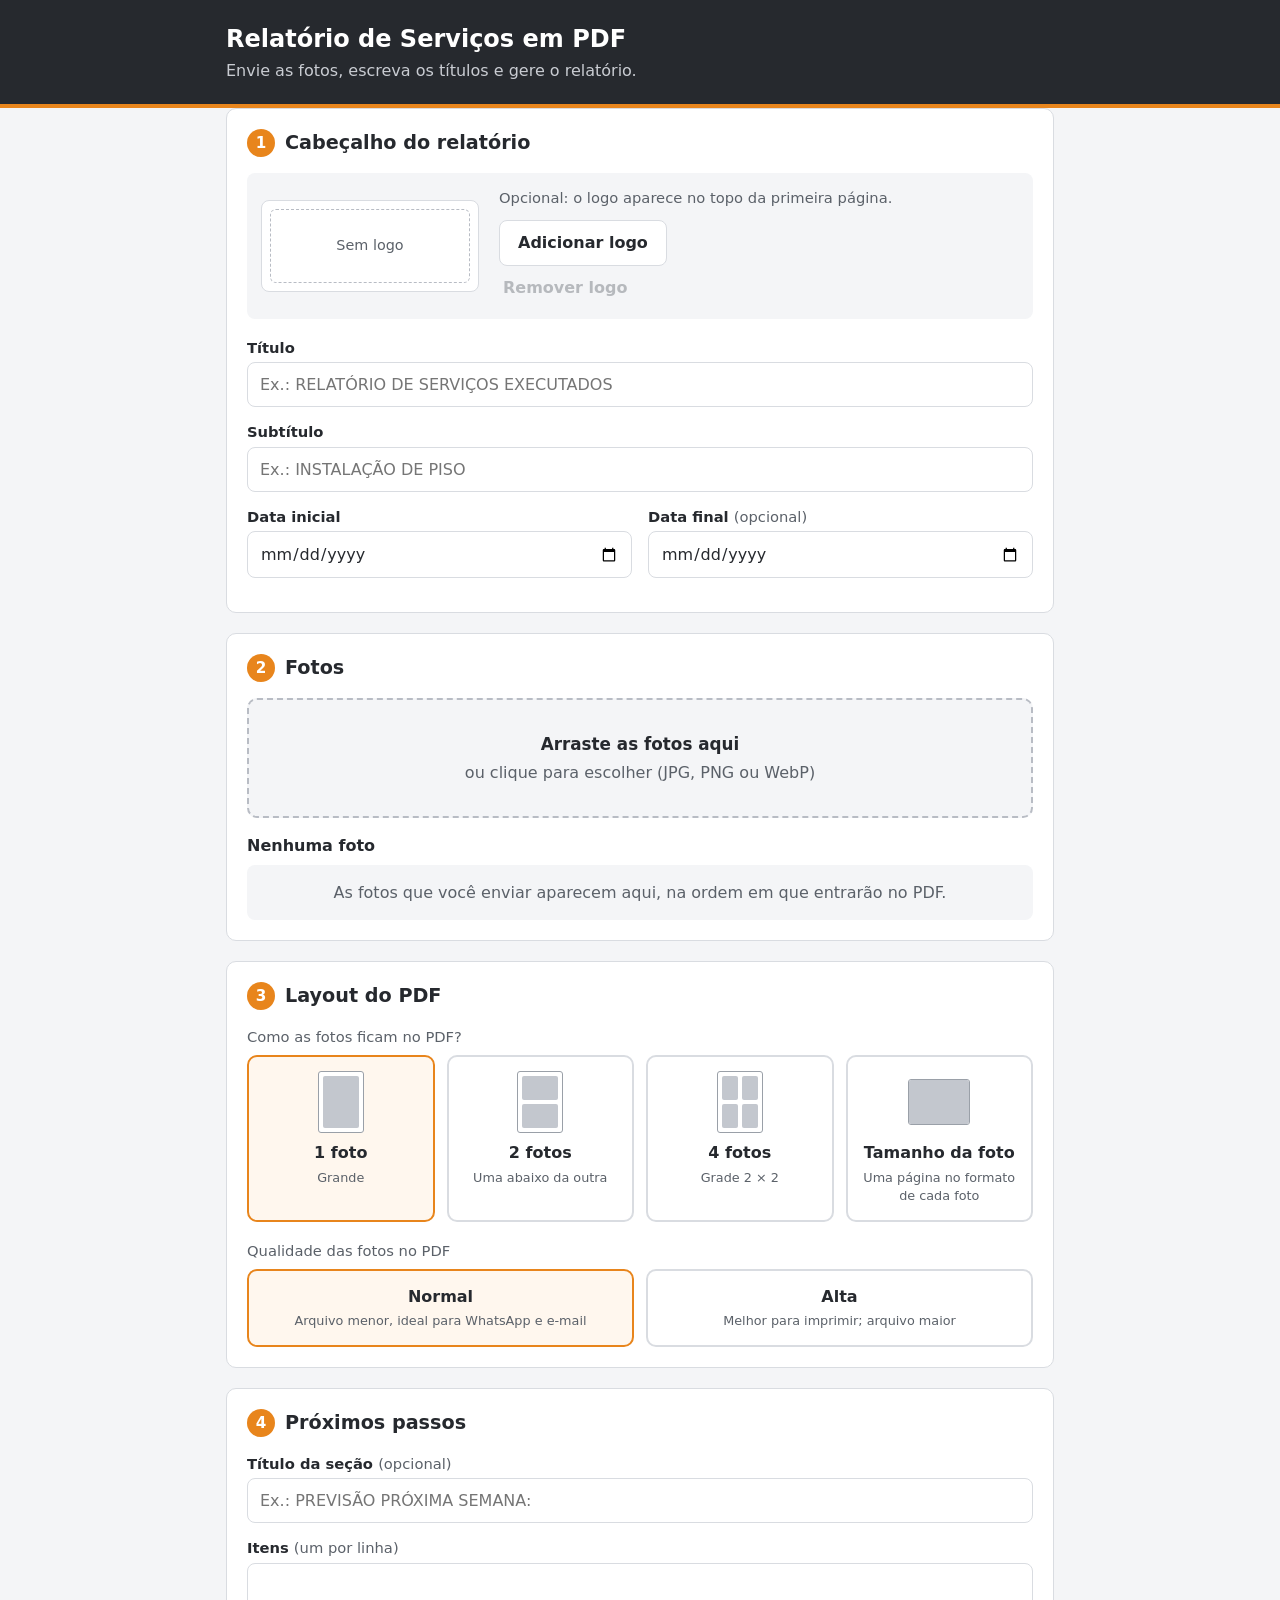
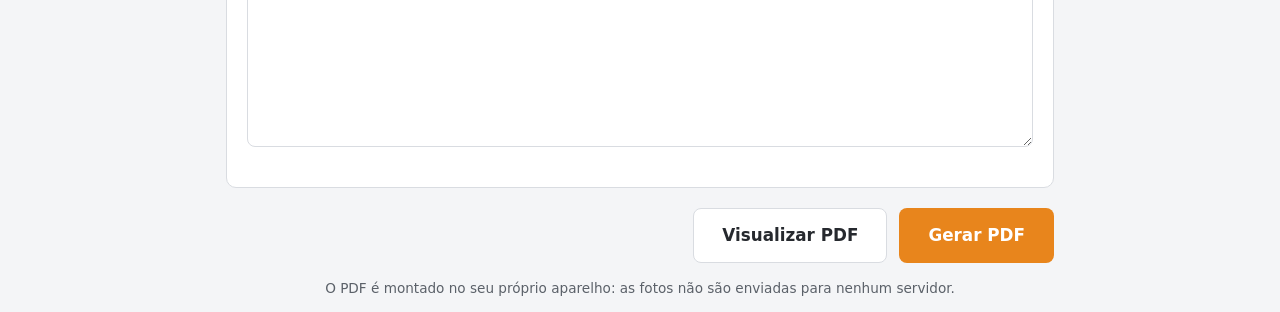
==== index.html @ 98c4fbde "feat: qualidade Normal/Alta, layout tamanho da foto, README e revisão final (etapa 5)" ====
<!doctype html>
<html lang="pt-BR">

<head>
  <meta charset="utf-8">
  <meta name="viewport" content="width=device-width, initial-scale=1">
  <title>Conversor de Fotos para Relatório em PDF</title>
  <link rel="stylesheet" href="css/style.css">
</head>

<body>
  <header class="topo">
    <div class="container">
      <h1>Relatório de Serviços em PDF</h1>
      <p>Envie as fotos, escreva os títulos e gere o relatório.</p>
    </div>
  </header>

  <main class="container">

    <!-- 1. Cabeçalho do relatório -->
    <section class="cartao" id="secao-cabecalho">
      <h2><span class="numero">1</span> Cabeçalho do relatório</h2>

      <div class="logo-bloco">
        <div class="logo-previa">
          <img id="logo-img" alt="Logo do relatório" hidden>
          <span id="logo-vazio" class="logo-vazio">Sem logo</span>
        </div>
        <div class="logo-acoes">
          <p class="dica">Opcional: o logo aparece no topo da primeira página.</p>
          <button type="button" id="botao-trocar-logo" class="botao botao-secundario">Adicionar logo</button>
          <input type="file" id="entrada-logo" accept="image/jpeg,image/png,image/webp" hidden>
          <button type="button" id="botao-remover-logo" class="botao botao-texto" disabled>Remover logo</button>
        </div>
      </div>
      <div id="mensagens-cabecalho" class="mensagens" role="status" aria-live="polite"></div>

      <div class="campo">
        <label for="titulo">Título</label>
        <input type="text" id="titulo" placeholder="Ex.: RELATÓRIO DE SERVIÇOS EXECUTADOS">
      </div>

      <div class="campo">
        <label for="subtitulo">Subtítulo</label>
        <input type="text" id="subtitulo" placeholder="Ex.: INSTALAÇÃO DE PISO">
      </div>

      <div class="linha">
        <div class="campo">
          <label for="data-inicial">Data inicial</label>
          <input type="date" id="data-inicial">
        </div>
        <div class="campo">
          <label for="data-final">Data final <span class="opcional">(opcional)</span></label>
          <input type="date" id="data-final">
        </div>
      </div>
    </section>

    <!-- 2. Fotos -->
    <section class="cartao" id="secao-fotos">
      <h2><span class="numero">2</span> Fotos</h2>

      <label class="area-envio" id="area-envio" for="entrada-fotos" tabindex="0">
        <strong>Arraste as fotos aqui</strong>
        <span>ou clique para escolher (JPG, PNG ou WebP)</span>
      </label>
      <input type="file" id="entrada-fotos" accept="image/jpeg,image/png,image/webp" multiple hidden>
      <p id="progresso" class="progresso" role="status" aria-live="polite" hidden></p>
      <div id="mensagens-fotos" class="mensagens" role="status" aria-live="polite"></div>

      <div class="lista-cabecalho">
        <span id="contador" class="contador">Nenhuma foto</span>
        <button type="button" id="botao-remover-todas" class="botao botao-texto botao-perigo" hidden>Remover
          todas</button>
      </div>

      <p id="lista-vazia" class="vazio">As fotos que você enviar aparecem aqui, na ordem em que entrarão no PDF.</p>
      <ul id="lista-fotos" class="lista-fotos"></ul>
    </section>

    <!-- 3. Layout do PDF -->
    <section class="cartao" id="secao-layout">
      <h2><span class="numero">3</span> Layout do PDF</h2>
      <p class="dica">Como as fotos ficam no PDF?</p>
      <div class="opcoes-layout" role="radiogroup" aria-label="Layout das fotos no PDF">
        <label class="opcao">
          <input type="radio" name="fotos-por-pagina" value="1" checked>
          <span class="opcao-visual">
            <span class="miniatura-layout um"><i></i></span>
            <strong>1 foto</strong>
            <small>Grande</small>
          </span>
        </label>
        <label class="opcao">
          <input type="radio" name="fotos-por-pagina" value="2">
          <span class="opcao-visual">
            <span class="miniatura-layout dois"><i></i><i></i></span>
            <strong>2 fotos</strong>
            <small>Uma abaixo da outra</small>
          </span>
        </label>
        <label class="opcao">
          <input type="radio" name="fotos-por-pagina" value="4">
          <span class="opcao-visual">
            <span class="miniatura-layout quatro"><i></i><i></i><i></i><i></i></span>
            <strong>4 fotos</strong>
            <small>Grade 2 × 2</small>
          </span>
        </label>
        <label class="opcao">
          <input type="radio" name="fotos-por-pagina" value="foto">
          <span class="opcao-visual">
            <span class="miniatura-layout foto"><i></i></span>
            <strong>Tamanho da foto</strong>
            <small>Uma página no formato de cada foto</small>
          </span>
        </label>
      </div>

      <p class="dica dica-qualidade">Qualidade das fotos no PDF</p>
      <div class="opcoes-qualidade" role="radiogroup" aria-label="Qualidade das fotos no PDF">
        <label class="opcao">
          <input type="radio" name="qualidade" value="normal" checked>
          <span class="opcao-visual">
            <strong>Normal</strong>
            <small>Arquivo menor, ideal para WhatsApp e e-mail</small>
          </span>
        </label>
        <label class="opcao">
          <input type="radio" name="qualidade" value="alta">
          <span class="opcao-visual">
            <strong>Alta</strong>
            <small>Melhor para imprimir; arquivo maior</small>
          </span>
        </label>
      </div>
    </section>

    <!-- 4. Próximos passos -->
    <section class="cartao" id="secao-proximos">
      <h2><span class="numero">4</span> Próximos passos</h2>

      <div class="campo">
        <label for="titulo-proximos">Título da seção <span class="opcional">(opcional)</span></label>
        <input type="text" id="titulo-proximos" placeholder="Ex.: PREVISÃO PRÓXIMA SEMANA:">
      </div>

      <div class="campo">
        <label for="proximos-passos">Itens <span class="opcional">(um por linha)</span></label>
        <textarea id="proximos-passos" rows="7"></textarea>
      </div>
    </section>

    <!-- 5. Ações -->
    <section class="acoes">
      <button type="button" id="botao-visualizar" class="botao botao-secundario botao-grande">Visualizar PDF</button>
      <button type="button" id="botao-gerar" class="botao botao-primario botao-grande">Gerar PDF</button>
    </section>
    <div id="mensagens-acoes" class="mensagens" role="status" aria-live="polite"></div>

    <p class="rodape-nota">O PDF é montado no seu próprio aparelho: as fotos não são enviadas para nenhum servidor.</p>
  </main>

  <script src="vendor/jspdf.umd.min.js"></script>
  <script src="js/imagens.js"></script>
  <script src="js/pdf.js"></script>
  <script src="js/app.js"></script>
</body>

</html>
---- css/style.css ----
/* Conversor de Fotos para Relatório em PDF – estilos da página */

:root {
  --laranja: #e8851c;
  --laranja-escuro: #c96d0d;
  --grafite: #26292e;
  --cinza-texto: #5b6169;
  --cinza-borda: #d9dce1;
  --cinza-fundo: #f4f5f7;
  --branco: #ffffff;
  --vermelho: #b3261e;
  --raio: 10px;
}

* { box-sizing: border-box; }

body {
  margin: 0;
  font-family: "Segoe UI", system-ui, -apple-system, Arial, sans-serif;
  font-size: 16px;
  line-height: 1.45;
  color: var(--grafite);
  background: var(--cinza-fundo);
}

.container {
  width: 100%;
  max-width: 860px;
  margin: 0 auto;
  padding: 0 16px;
}

/* ---------- Topo ---------- */
.topo {
  background: var(--grafite);
  color: var(--branco);
  padding: 22px 0;
  border-bottom: 4px solid var(--laranja);
}
.topo h1 { margin: 0 0 2px; font-size: 1.5rem; }
.topo p { margin: 0; color: #c9ccd2; }

/* ---------- Cartões ---------- */
main { padding-top: 24px; padding-bottom: 48px; }

.cartao {
  background: var(--branco);
  border: 1px solid var(--cinza-borda);
  border-radius: var(--raio);
  padding: 20px;
  margin-bottom: 20px;
}
.cartao h2 {
  display: flex;
  align-items: center;
  gap: 10px;
  margin: 0 0 16px;
  font-size: 1.2rem;
}
.numero {
  display: inline-flex;
  align-items: center;
  justify-content: center;
  width: 28px;
  height: 28px;
  border-radius: 50%;
  background: var(--laranja);
  color: var(--branco);
  font-size: 0.95rem;
  font-weight: 700;
}

/* ---------- Campos ---------- */
.campo { margin-bottom: 14px; flex: 1; min-width: 0; }
.campo label { display: block; margin-bottom: 4px; font-weight: 600; font-size: 0.92rem; }
.opcional { font-weight: 400; color: var(--cinza-texto); }
.dica { margin: 0 0 8px; color: var(--cinza-texto); font-size: 0.92rem; }

input[type="text"],
input[type="date"],
textarea {
  width: 100%;
  padding: 10px 12px;
  font: inherit;
  color: inherit;
  background: var(--branco);
  border: 1px solid var(--cinza-borda);
  border-radius: 8px;
}
textarea { resize: vertical; }
input:focus-visible,
textarea:focus-visible,
button:focus-visible,
.botao:focus-visible,
.area-envio:focus-within,
.opcao input:focus-visible + .opcao-visual {
  outline: 3px solid rgba(232, 133, 28, 0.45);
  outline-offset: 1px;
}

.linha { display: flex; gap: 16px; }

/* ---------- Botões ---------- */
.botao,
button {
  font: inherit;
  cursor: pointer;
}
.botao {
  display: inline-block;
  padding: 10px 18px;
  border-radius: 8px;
  border: 1px solid transparent;
  font-weight: 600;
  text-align: center;
}
.botao-primario { background: var(--laranja); color: var(--branco); }
.botao-primario:hover { background: var(--laranja-escuro); }
.botao-secundario { background: var(--branco); color: var(--grafite); border-color: var(--cinza-borda); }
.botao-secundario:hover { background: var(--cinza-fundo); }
.botao-texto {
  background: none;
  border: none;
  padding: 6px 4px;
  color: var(--cinza-texto);
  text-decoration: underline;
}
.botao-texto:hover { color: var(--grafite); }
.botao-perigo { color: var(--vermelho); }
.botao-grande { padding: 14px 28px; font-size: 1.05rem; }

.botao-icone {
  width: 36px;
  height: 36px;
  border: 1px solid var(--cinza-borda);
  border-radius: 8px;
  background: var(--branco);
  font-size: 1rem;
  line-height: 1;
}
.botao-icone:hover { background: var(--cinza-fundo); }

/* ---------- Logo ---------- */
.logo-bloco {
  display: flex;
  align-items: center;
  gap: 20px;
  padding: 14px;
  margin-bottom: 18px;
  background: var(--cinza-fundo);
  border-radius: 8px;
}
.logo-previa {
  flex: 0 0 auto;
  padding: 8px;
  background: var(--branco);
  border: 1px solid var(--cinza-borda);
  border-radius: 8px;
}
.logo-previa img { display: block; width: 200px; max-width: 100%; height: auto; }
.logo-acoes { display: flex; flex-direction: column; align-items: flex-start; gap: 4px; }

/* ---------- Fotos ---------- */
.area-envio {
  display: flex;
  flex-direction: column;
  align-items: center;
  gap: 4px;
  padding: 32px 16px;
  text-align: center;
  color: var(--cinza-texto);
  background: var(--cinza-fundo);
  border: 2px dashed #b8bcc4;
  border-radius: var(--raio);
  cursor: pointer;
}
.area-envio strong { color: var(--grafite); font-size: 1.05rem; }
.area-envio:hover { border-color: var(--laranja); background: #fff7ee; }

.lista-cabecalho {
  display: flex;
  align-items: center;
  justify-content: space-between;
  margin: 16px 0 8px;
}
.contador { font-weight: 600; }

.lista-fotos { list-style: none; margin: 0; padding: 0; }
.item-foto {
  display: flex;
  align-items: center;
  gap: 12px;
  padding: 10px;
  margin-bottom: 8px;
  background: var(--branco);
  border: 1px solid var(--cinza-borda);
  border-radius: 8px;
}
.item-foto .ordem {
  flex: 0 0 24px;
  text-align: center;
  font-weight: 700;
  color: var(--cinza-texto);
}
.item-foto img {
  flex: 0 0 auto;
  width: 72px;
  height: 72px;
  object-fit: cover;
  border-radius: 6px;
  background: var(--cinza-fundo);
}
.item-foto .campo { margin-bottom: 0; }
.item-acoes { display: flex; gap: 6px; flex: 0 0 auto; }

/* ---------- Layout do PDF ---------- */
.opcoes-layout { display: grid; grid-template-columns: repeat(4, 1fr); gap: 12px; }
.opcao { cursor: pointer; }
.opcao input { position: absolute; opacity: 0; pointer-events: none; }
.opcao-visual {
  display: flex;
  flex-direction: column;
  align-items: center;
  gap: 4px;
  padding: 14px 8px;
  height: 100%;
  text-align: center;
  border: 2px solid var(--cinza-borda);
  border-radius: var(--raio);
  background: var(--branco);
}
.opcao-visual small { color: var(--cinza-texto); font-size: 0.8rem; }
.opcao:hover .opcao-visual { border-color: #f0bd85; }
.opcao input:checked + .opcao-visual { border-color: var(--laranja); background: #fff7ee; }

.miniatura-layout {
  display: grid;
  gap: 4px;
  width: 46px;
  height: 62px;
  padding: 4px;
  margin-bottom: 4px;
  background: var(--branco);
  border: 1px solid #9aa0a8;
  border-radius: 3px;
}
.miniatura-layout i { background: #c3c7ce; border-radius: 2px; }
.miniatura-layout.um { grid-template-rows: 1fr; }
.miniatura-layout.dois { grid-template-rows: 1fr 1fr; }
.miniatura-layout.quatro { grid-template-columns: 1fr 1fr; grid-template-rows: 1fr 1fr; }
/* "Tamanho da foto": página deitada, do formato da foto (mesma altura total das outras miniaturas) */
.miniatura-layout.foto { width: 62px; height: 46px; padding: 0; margin-top: 8px; margin-bottom: 12px; }

/* Qualidade das fotos */
.dica-qualidade { margin-top: 18px; }
.opcoes-qualidade { display: grid; grid-template-columns: repeat(2, 1fr); gap: 12px; }

/* ---------- Ações finais ---------- */
.acoes { display: flex; justify-content: flex-end; gap: 12px; margin-bottom: 16px; }
.rodape-nota { text-align: center; color: var(--cinza-texto); font-size: 0.85rem; }

/* ---------- Telas médias ---------- */
@media (max-width: 820px) and (min-width: 641px) {
  .opcoes-layout { grid-template-columns: repeat(2, 1fr); }
}

/* ---------- Telas estreitas ---------- */
@media (max-width: 640px) {
  .cartao { padding: 16px; }
  .linha { flex-direction: column; gap: 0; }
  .logo-bloco { flex-direction: column; align-items: flex-start; }
  .item-foto { flex-wrap: wrap; }
  .item-foto .campo { flex: 1 1 calc(100% - 120px); }
  .item-acoes { margin-left: auto; }
  .opcoes-layout, .opcoes-qualidade { grid-template-columns: 1fr; }
  .miniatura-layout.foto { margin: 0; }
  .opcao-visual { flex-direction: row; justify-content: flex-start; text-align: left; gap: 12px; }
  .miniatura-layout { margin-bottom: 0; flex: 0 0 auto; }
  .acoes { flex-direction: column-reverse; }
  .acoes .botao { width: 100%; }
}

/* ---------- Mensagens, progresso e estados ---------- */
.mensagens:empty { display: none; }
.mensagens { margin: 12px 0; display: flex; flex-direction: column; gap: 8px; }
.aviso {
  display: flex;
  align-items: flex-start;
  justify-content: space-between;
  gap: 12px;
  padding: 10px 12px;
  border-radius: 8px;
  border: 1px solid;
  font-size: 0.92rem;
}
.aviso-erro   { background: #fdecea; border-color: #f2b8b5; color: #7a1a14; }
.aviso-alerta { background: #fff4d6; border-color: #f0d38a; color: #6b4a00; }
.aviso-ok     { background: #e7f5ea; border-color: #a9d6b3; color: #1b5e2c; }
.aviso-fechar {
  flex: 0 0 auto;
  border: none;
  background: none;
  color: inherit;
  font-size: 0.95rem;
  line-height: 1;
  padding: 2px 4px;
  opacity: 0.7;
}
.aviso-fechar:hover { opacity: 1; }

.progresso { margin: 10px 0 0; font-weight: 600; color: var(--laranja-escuro); }
.vazio { margin: 8px 0 0; padding: 16px; text-align: center; color: var(--cinza-texto); background: var(--cinza-fundo); border-radius: 8px; }
.area-envio.arrastando { border-color: var(--laranja); background: #fff0dd; }

button:disabled { cursor: not-allowed; opacity: 0.4; }
.botao-texto:disabled { text-decoration: none; }
[hidden] { display: none !important; }

/* ---------- Logo opcional: espaço vazio quando não há logo ---------- */
.logo-vazio {
  display: flex;
  align-items: center;
  justify-content: center;
  width: 200px;
  max-width: 100%;
  height: 74px;
  color: var(--cinza-texto);
  font-size: 0.9rem;
  border: 1px dashed #b8bcc4;
  border-radius: 6px;
}
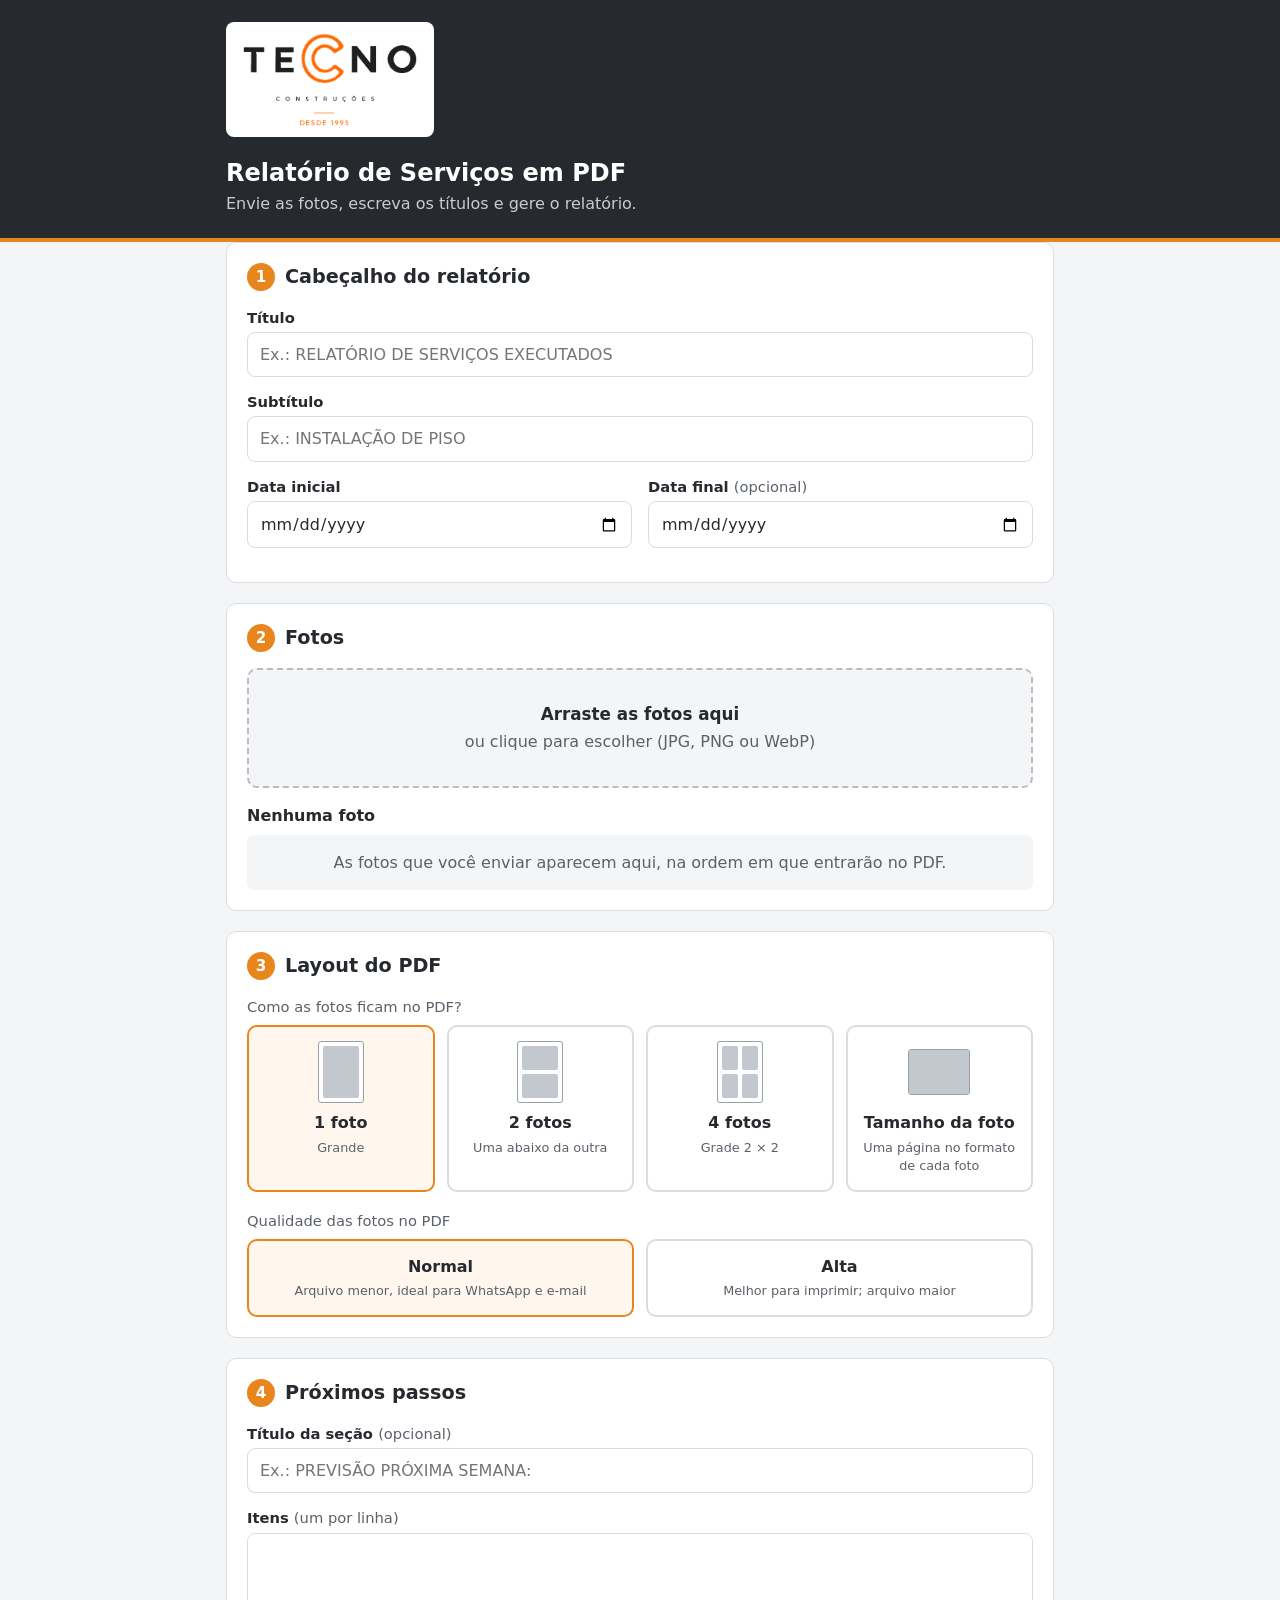
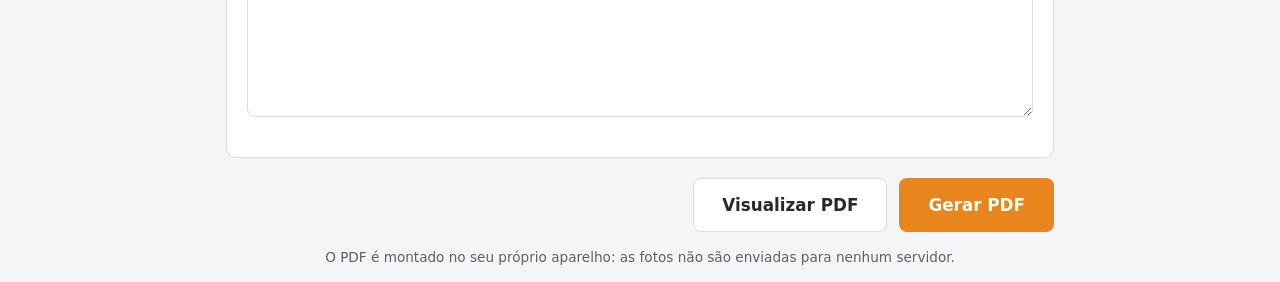
==== commit 709e3e62: "Alterações no layout" ====
--- a/index.html
+++ b/index.html
@@ -11,6 +11,7 @@
 <body>
   <header class="topo">
     <div class="container">
+      <div class="logo-topo"><img id="logo-img" alt="Tecno Construções"></div>
       <h1>Relatório de Serviços em PDF</h1>
       <p>Envie as fotos, escreva os títulos e gere o relatório.</p>
     </div>
@@ -21,20 +22,6 @@
     <!-- 1. Cabeçalho do relatório -->
     <section class="cartao" id="secao-cabecalho">
       <h2><span class="numero">1</span> Cabeçalho do relatório</h2>
-
-      <div class="logo-bloco">
-        <div class="logo-previa">
-          <img id="logo-img" alt="Logo do relatório" hidden>
-          <span id="logo-vazio" class="logo-vazio">Sem logo</span>
-        </div>
-        <div class="logo-acoes">
-          <p class="dica">Opcional: o logo aparece no topo da primeira página.</p>
-          <button type="button" id="botao-trocar-logo" class="botao botao-secundario">Adicionar logo</button>
-          <input type="file" id="entrada-logo" accept="image/jpeg,image/png,image/webp" hidden>
-          <button type="button" id="botao-remover-logo" class="botao botao-texto" disabled>Remover logo</button>
-        </div>
-      </div>
-      <div id="mensagens-cabecalho" class="mensagens" role="status" aria-live="polite"></div>
 
       <div class="campo">
         <label for="titulo">Título</label>
@@ -164,6 +151,7 @@
   </main>
 
   <script src="vendor/jspdf.umd.min.js"></script>
+  <script src="js/logo.js"></script>
   <script src="js/imagens.js"></script>
   <script src="js/pdf.js"></script>
   <script src="js/app.js"></script>
--- a/css/style.css
+++ b/css/style.css
@@ -140,25 +140,15 @@
 }
 .botao-icone:hover { background: var(--cinza-fundo); }
 
-/* ---------- Logo ---------- */
-.logo-bloco {
-  display: flex;
-  align-items: center;
-  gap: 20px;
-  padding: 14px;
-  margin-bottom: 18px;
-  background: var(--cinza-fundo);
-  border-radius: 8px;
-}
-.logo-previa {
-  flex: 0 0 auto;
-  padding: 8px;
-  background: var(--branco);
-  border: 1px solid var(--cinza-borda);
-  border-radius: 8px;
-}
-.logo-previa img { display: block; width: 200px; max-width: 100%; height: auto; }
-.logo-acoes { display: flex; flex-direction: column; align-items: flex-start; gap: 4px; }
+/* ---------- Logo fixo ---------- */
+.logo-topo {
+  display: inline-block;
+  padding: 8px 14px;
+  margin-bottom: 12px;
+  background: var(--branco);
+  border-radius: 8px;
+}
+.logo-topo img { display: block; width: 180px; max-width: 100%; height: auto; }
 
 /* ---------- Fotos ---------- */
 .area-envio {
@@ -268,7 +258,6 @@
 @media (max-width: 640px) {
   .cartao { padding: 16px; }
   .linha { flex-direction: column; gap: 0; }
-  .logo-bloco { flex-direction: column; align-items: flex-start; }
   .item-foto { flex-wrap: wrap; }
   .item-foto .campo { flex: 1 1 calc(100% - 120px); }
   .item-acoes { margin-left: auto; }
@@ -315,17 +304,3 @@
 button:disabled { cursor: not-allowed; opacity: 0.4; }
 .botao-texto:disabled { text-decoration: none; }
 [hidden] { display: none !important; }
-
-/* ---------- Logo opcional: espaço vazio quando não há logo ---------- */
-.logo-vazio {
-  display: flex;
-  align-items: center;
-  justify-content: center;
-  width: 200px;
-  max-width: 100%;
-  height: 74px;
-  color: var(--cinza-texto);
-  font-size: 0.9rem;
-  border: 1px dashed #b8bcc4;
-  border-radius: 6px;
-}
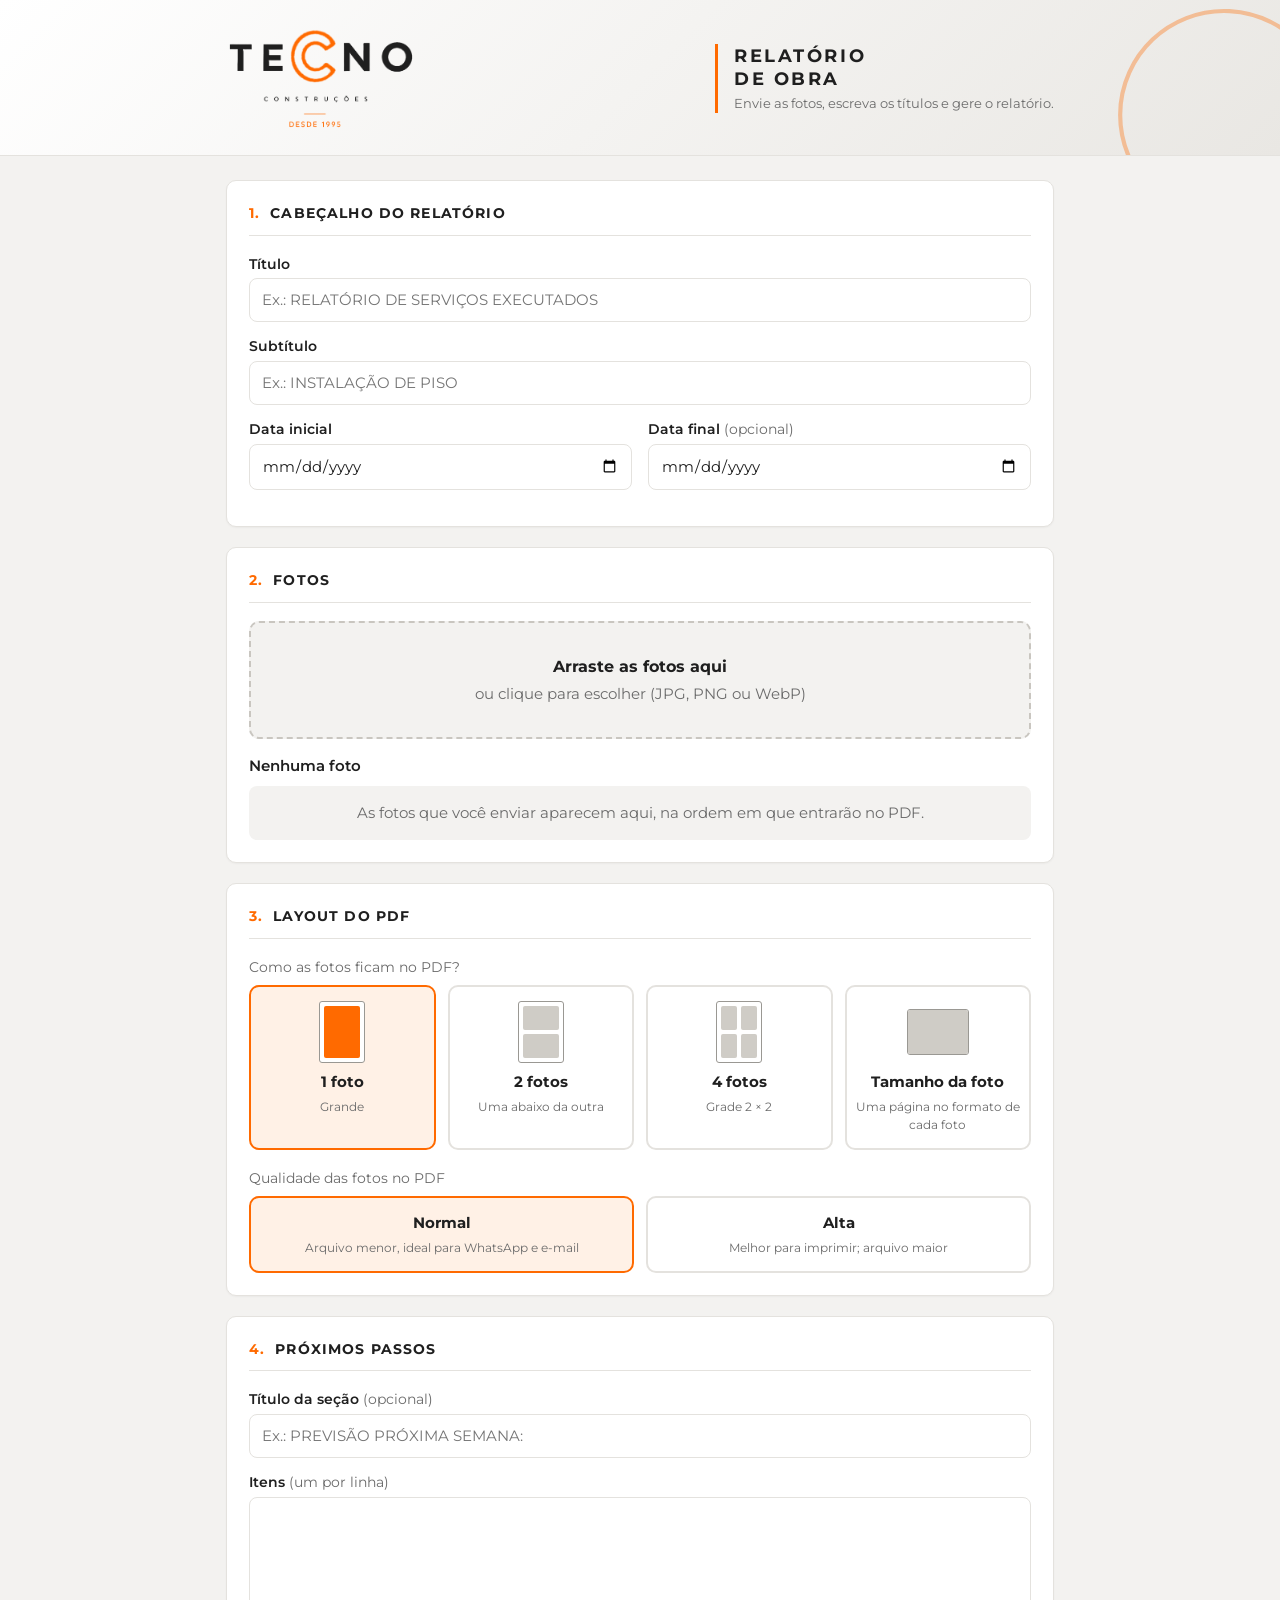
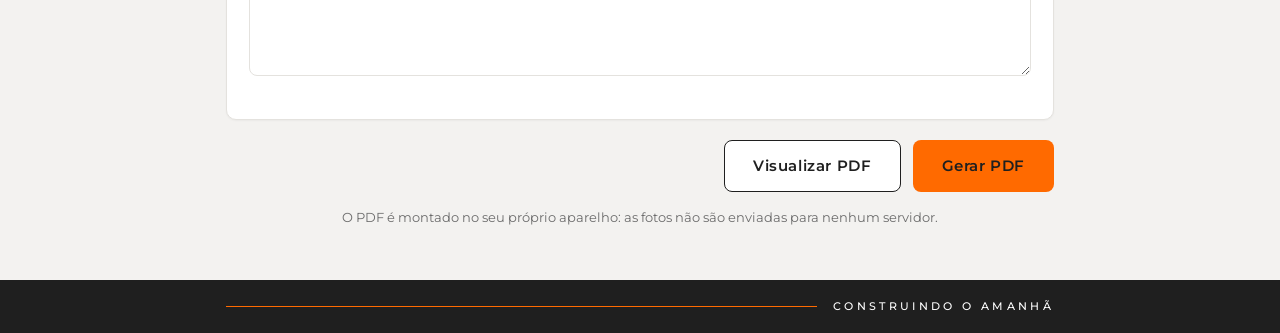
==== commit e83473cd: "Visual do site" ====
--- a/index.html
+++ b/index.html
@@ -10,10 +10,16 @@
 
 <body>
   <header class="topo">
+    <!-- "C" decorativo (só contorno laranja) -->
+    <svg class="letra-c" viewBox="0 0 100 100" aria-hidden="true" focusable="false">
+      <path d="M82 24 A40 40 0 1 0 82 76" fill="none" stroke="#ff6a00" stroke-width="1.6" stroke-linecap="round" />
+    </svg>
     <div class="container">
       <div class="logo-topo"><img id="logo-img" alt="Tecno Construções"></div>
-      <h1>Relatório de Serviços em PDF</h1>
-      <p>Envie as fotos, escreva os títulos e gere o relatório.</p>
+      <div class="titulo-topo">
+        <h1>Relatório<br>de obra</h1>
+        <p>Envie as fotos, escreva os títulos e gere o relatório.</p>
+      </div>
     </div>
   </header>
 
@@ -150,6 +156,13 @@
     <p class="rodape-nota">O PDF é montado no seu próprio aparelho: as fotos não são enviadas para nenhum servidor.</p>
   </main>
 
+  <footer class="rodape">
+    <div class="container">
+      <div class="linha-laranja"></div>
+      <span>Construindo o amanhã</span>
+    </div>
+  </footer>
+
   <script src="vendor/jspdf.umd.min.js"></script>
   <script src="js/logo.js"></script>
   <script src="js/imagens.js"></script>
--- a/css/style.css
+++ b/css/style.css
@@ -1,24 +1,34 @@
-/* Conversor de Fotos para Relatório em PDF – estilos da página */
+/* Conversor de Fotos para Relatório em PDF – estilos da página
+ * Identidade visual da Tecno Construções: laranja, grafite, cinza quente e Montserrat.
+ */
+
+/* ---------- Fonte Montserrat (licença OFL, arquivos locais em vendor/fonts) ---------- */
+@font-face { font-family: "Montserrat"; font-weight: 400; font-style: normal; font-display: swap; src: url("../vendor/fonts/montserrat-latin-400-normal.woff2") format("woff2"); }
+@font-face { font-family: "Montserrat"; font-weight: 500; font-style: normal; font-display: swap; src: url("../vendor/fonts/montserrat-latin-500-normal.woff2") format("woff2"); }
+@font-face { font-family: "Montserrat"; font-weight: 600; font-style: normal; font-display: swap; src: url("../vendor/fonts/montserrat-latin-600-normal.woff2") format("woff2"); }
+@font-face { font-family: "Montserrat"; font-weight: 700; font-style: normal; font-display: swap; src: url("../vendor/fonts/montserrat-latin-700-normal.woff2") format("woff2"); }
 
 :root {
-  --laranja: #e8851c;
-  --laranja-escuro: #c96d0d;
-  --grafite: #26292e;
-  --cinza-texto: #5b6169;
-  --cinza-borda: #d9dce1;
-  --cinza-fundo: #f4f5f7;
+  --laranja: #ff6a00;
+  --laranja-escuro: #e05f00;
+  --laranja-claro: #fff1e6;
+  --grafite: #1f1f1f;
+  --cinza-texto: #6b6b6b;
+  --cinza-borda: #e4e2de;
+  --cinza-fundo: #f3f2f0;
   --branco: #ffffff;
   --vermelho: #b3261e;
   --raio: 10px;
+  --fonte: "Montserrat", "Segoe UI", system-ui, -apple-system, Arial, sans-serif;
 }
 
 * { box-sizing: border-box; }
 
 body {
   margin: 0;
-  font-family: "Segoe UI", system-ui, -apple-system, Arial, sans-serif;
-  font-size: 16px;
-  line-height: 1.45;
+  font-family: var(--fonte);
+  font-size: 15px;
+  line-height: 1.5;
   color: var(--grafite);
   background: var(--cinza-fundo);
 }
@@ -32,49 +42,79 @@
 
 /* ---------- Topo ---------- */
 .topo {
-  background: var(--grafite);
-  color: var(--branco);
-  padding: 22px 0;
-  border-bottom: 4px solid var(--laranja);
-}
-.topo h1 { margin: 0 0 2px; font-size: 1.5rem; }
-.topo p { margin: 0; color: #c9ccd2; }
+  position: relative;
+  overflow: hidden;
+  padding: 26px 0 24px;
+  background: linear-gradient(135deg, var(--branco) 0%, #e9e7e3 100%);
+  border-bottom: 1px solid var(--cinza-borda);
+}
+.topo .container {
+  position: relative;
+  z-index: 1;
+  display: flex;
+  align-items: center;
+  justify-content: space-between;
+  gap: 20px;
+}
+.logo-topo img { display: block; width: 190px; max-width: 100%; height: auto; }
+.titulo-topo {
+  padding-left: 16px;
+  border-left: 3px solid var(--laranja);
+}
+.titulo-topo h1 {
+  margin: 0;
+  font-size: 1.15rem;
+  font-weight: 700;
+  letter-spacing: 0.14em;
+  line-height: 1.25;
+  text-transform: uppercase;
+}
+.titulo-topo p { margin: 4px 0 0; font-size: 0.8rem; color: var(--cinza-texto); }
+/* "C" decorativo, só contorno laranja, sai pela borda do cabeçalho */
+.letra-c {
+  position: absolute;
+  right: -70px;
+  bottom: -90px;
+  width: 260px;
+  height: 260px;
+  opacity: 0.35;
+  pointer-events: none;
+}
 
 /* ---------- Cartões ---------- */
-main { padding-top: 24px; padding-bottom: 48px; }
+main.container { padding-top: 24px; padding-bottom: 40px; }
 
 .cartao {
   background: var(--branco);
   border: 1px solid var(--cinza-borda);
   border-radius: var(--raio);
-  padding: 20px;
+  padding: 22px;
   margin-bottom: 20px;
+  box-shadow: 0 1px 2px rgba(31, 31, 31, 0.04);
 }
 .cartao h2 {
   display: flex;
-  align-items: center;
+  align-items: baseline;
   gap: 10px;
-  margin: 0 0 16px;
-  font-size: 1.2rem;
+  margin: 0 0 18px;
+  padding-bottom: 10px;
+  border-bottom: 1px solid var(--cinza-borda);
+  font-size: 0.9rem;
+  font-weight: 700;
+  letter-spacing: 0.08em;
+  text-transform: uppercase;
 }
 .numero {
-  display: inline-flex;
-  align-items: center;
-  justify-content: center;
-  width: 28px;
-  height: 28px;
-  border-radius: 50%;
-  background: var(--laranja);
-  color: var(--branco);
-  font-size: 0.95rem;
+  color: var(--laranja);
   font-weight: 700;
 }
+.numero::after { content: "."; }
 
 /* ---------- Campos ---------- */
 .campo { margin-bottom: 14px; flex: 1; min-width: 0; }
-.campo label { display: block; margin-bottom: 4px; font-weight: 600; font-size: 0.92rem; }
+.campo label { display: block; margin-bottom: 4px; font-weight: 600; font-size: 0.85rem; }
 .opcional { font-weight: 400; color: var(--cinza-texto); }
-.dica { margin: 0 0 8px; color: var(--cinza-texto); font-size: 0.92rem; }
+.dica { margin: 0 0 8px; color: var(--cinza-texto); font-size: 0.85rem; }
 
 input[type="text"],
 input[type="date"],
@@ -87,6 +127,9 @@
   border: 1px solid var(--cinza-borda);
   border-radius: 8px;
 }
+input[type="text"]:focus,
+input[type="date"]:focus,
+textarea:focus { border-color: var(--laranja); }
 textarea { resize: vertical; }
 input:focus-visible,
 textarea:focus-visible,
@@ -94,7 +137,7 @@
 .botao:focus-visible,
 .area-envio:focus-within,
 .opcao input:focus-visible + .opcao-visual {
-  outline: 3px solid rgba(232, 133, 28, 0.45);
+  outline: 3px solid rgba(255, 106, 0, 0.35);
   outline-offset: 1px;
 }
 
@@ -114,9 +157,10 @@
   font-weight: 600;
   text-align: center;
 }
-.botao-primario { background: var(--laranja); color: var(--branco); }
+/* Texto grafite sobre o laranja: contraste bem melhor que branco */
+.botao-primario { background: var(--laranja); color: var(--grafite); }
 .botao-primario:hover { background: var(--laranja-escuro); }
-.botao-secundario { background: var(--branco); color: var(--grafite); border-color: var(--cinza-borda); }
+.botao-secundario { background: var(--branco); color: var(--grafite); border-color: var(--grafite); }
 .botao-secundario:hover { background: var(--cinza-fundo); }
 .botao-texto {
   background: none;
@@ -127,7 +171,7 @@
 }
 .botao-texto:hover { color: var(--grafite); }
 .botao-perigo { color: var(--vermelho); }
-.botao-grande { padding: 14px 28px; font-size: 1.05rem; }
+.botao-grande { padding: 14px 28px; font-size: 0.95rem; letter-spacing: 0.04em; }
 
 .botao-icone {
   width: 36px;
@@ -139,16 +183,6 @@
   line-height: 1;
 }
 .botao-icone:hover { background: var(--cinza-fundo); }
-
-/* ---------- Logo fixo ---------- */
-.logo-topo {
-  display: inline-block;
-  padding: 8px 14px;
-  margin-bottom: 12px;
-  background: var(--branco);
-  border-radius: 8px;
-}
-.logo-topo img { display: block; width: 180px; max-width: 100%; height: auto; }
 
 /* ---------- Fotos ---------- */
 .area-envio {
@@ -160,12 +194,12 @@
   text-align: center;
   color: var(--cinza-texto);
   background: var(--cinza-fundo);
-  border: 2px dashed #b8bcc4;
+  border: 2px dashed #c9c6c0;
   border-radius: var(--raio);
   cursor: pointer;
 }
-.area-envio strong { color: var(--grafite); font-size: 1.05rem; }
-.area-envio:hover { border-color: var(--laranja); background: #fff7ee; }
+.area-envio strong { color: var(--grafite); font-size: 1rem; }
+.area-envio:hover { border-color: var(--laranja); background: var(--laranja-claro); }
 
 .lista-cabecalho {
   display: flex;
@@ -219,9 +253,9 @@
   border-radius: var(--raio);
   background: var(--branco);
 }
-.opcao-visual small { color: var(--cinza-texto); font-size: 0.8rem; }
-.opcao:hover .opcao-visual { border-color: #f0bd85; }
-.opcao input:checked + .opcao-visual { border-color: var(--laranja); background: #fff7ee; }
+.opcao-visual small { color: var(--cinza-texto); font-size: 0.75rem; }
+.opcao:hover .opcao-visual { border-color: #ffb27a; }
+.opcao input:checked + .opcao-visual { border-color: var(--laranja); background: var(--laranja-claro); }
 
 .miniatura-layout {
   display: grid;
@@ -231,10 +265,11 @@
   padding: 4px;
   margin-bottom: 4px;
   background: var(--branco);
-  border: 1px solid #9aa0a8;
+  border: 1px solid #9a9893;
   border-radius: 3px;
 }
-.miniatura-layout i { background: #c3c7ce; border-radius: 2px; }
+.miniatura-layout i { background: #cfccc6; border-radius: 2px; }
+.opcao input:checked + .opcao-visual .miniatura-layout i { background: var(--laranja); }
 .miniatura-layout.um { grid-template-rows: 1fr; }
 .miniatura-layout.dois { grid-template-rows: 1fr 1fr; }
 .miniatura-layout.quatro { grid-template-columns: 1fr 1fr; grid-template-rows: 1fr 1fr; }
@@ -247,7 +282,26 @@
 
 /* ---------- Ações finais ---------- */
 .acoes { display: flex; justify-content: flex-end; gap: 12px; margin-bottom: 16px; }
-.rodape-nota { text-align: center; color: var(--cinza-texto); font-size: 0.85rem; }
+.rodape-nota { text-align: center; color: var(--cinza-texto); font-size: 0.8rem; }
+
+/* ---------- Rodapé da página ---------- */
+.rodape {
+  background: var(--grafite);
+  color: var(--branco);
+  padding: 18px 0;
+}
+.rodape .container {
+  display: flex;
+  align-items: center;
+  gap: 16px;
+}
+.rodape .linha-laranja { flex: 1; height: 1px; background: var(--laranja); }
+.rodape span {
+  font-size: 0.7rem;
+  font-weight: 500;
+  letter-spacing: 0.3em;
+  text-transform: uppercase;
+}
 
 /* ---------- Telas médias ---------- */
 @media (max-width: 820px) and (min-width: 641px) {
@@ -256,6 +310,9 @@
 
 /* ---------- Telas estreitas ---------- */
 @media (max-width: 640px) {
+  .topo .container { flex-direction: column; align-items: flex-start; gap: 16px; }
+  .logo-topo img { width: 160px; }
+  .letra-c { width: 200px; height: 200px; right: -70px; bottom: -90px; opacity: 0.25; }
   .cartao { padding: 16px; }
   .linha { flex-direction: column; gap: 0; }
   .item-foto { flex-wrap: wrap; }
@@ -267,6 +324,7 @@
   .miniatura-layout { margin-bottom: 0; flex: 0 0 auto; }
   .acoes { flex-direction: column-reverse; }
   .acoes .botao { width: 100%; }
+  .rodape span { letter-spacing: 0.2em; }
 }
 
 /* ---------- Mensagens, progresso e estados ---------- */
@@ -280,7 +338,7 @@
   padding: 10px 12px;
   border-radius: 8px;
   border: 1px solid;
-  font-size: 0.92rem;
+  font-size: 0.85rem;
 }
 .aviso-erro   { background: #fdecea; border-color: #f2b8b5; color: #7a1a14; }
 .aviso-alerta { background: #fff4d6; border-color: #f0d38a; color: #6b4a00; }
@@ -297,9 +355,9 @@
 }
 .aviso-fechar:hover { opacity: 1; }
 
-.progresso { margin: 10px 0 0; font-weight: 600; color: var(--laranja-escuro); }
+.progresso { margin: 10px 0 0; font-weight: 600; color: var(--grafite); }
 .vazio { margin: 8px 0 0; padding: 16px; text-align: center; color: var(--cinza-texto); background: var(--cinza-fundo); border-radius: 8px; }
-.area-envio.arrastando { border-color: var(--laranja); background: #fff0dd; }
+.area-envio.arrastando { border-color: var(--laranja); background: #ffe6d2; }
 
 button:disabled { cursor: not-allowed; opacity: 0.4; }
 .botao-texto:disabled { text-decoration: none; }
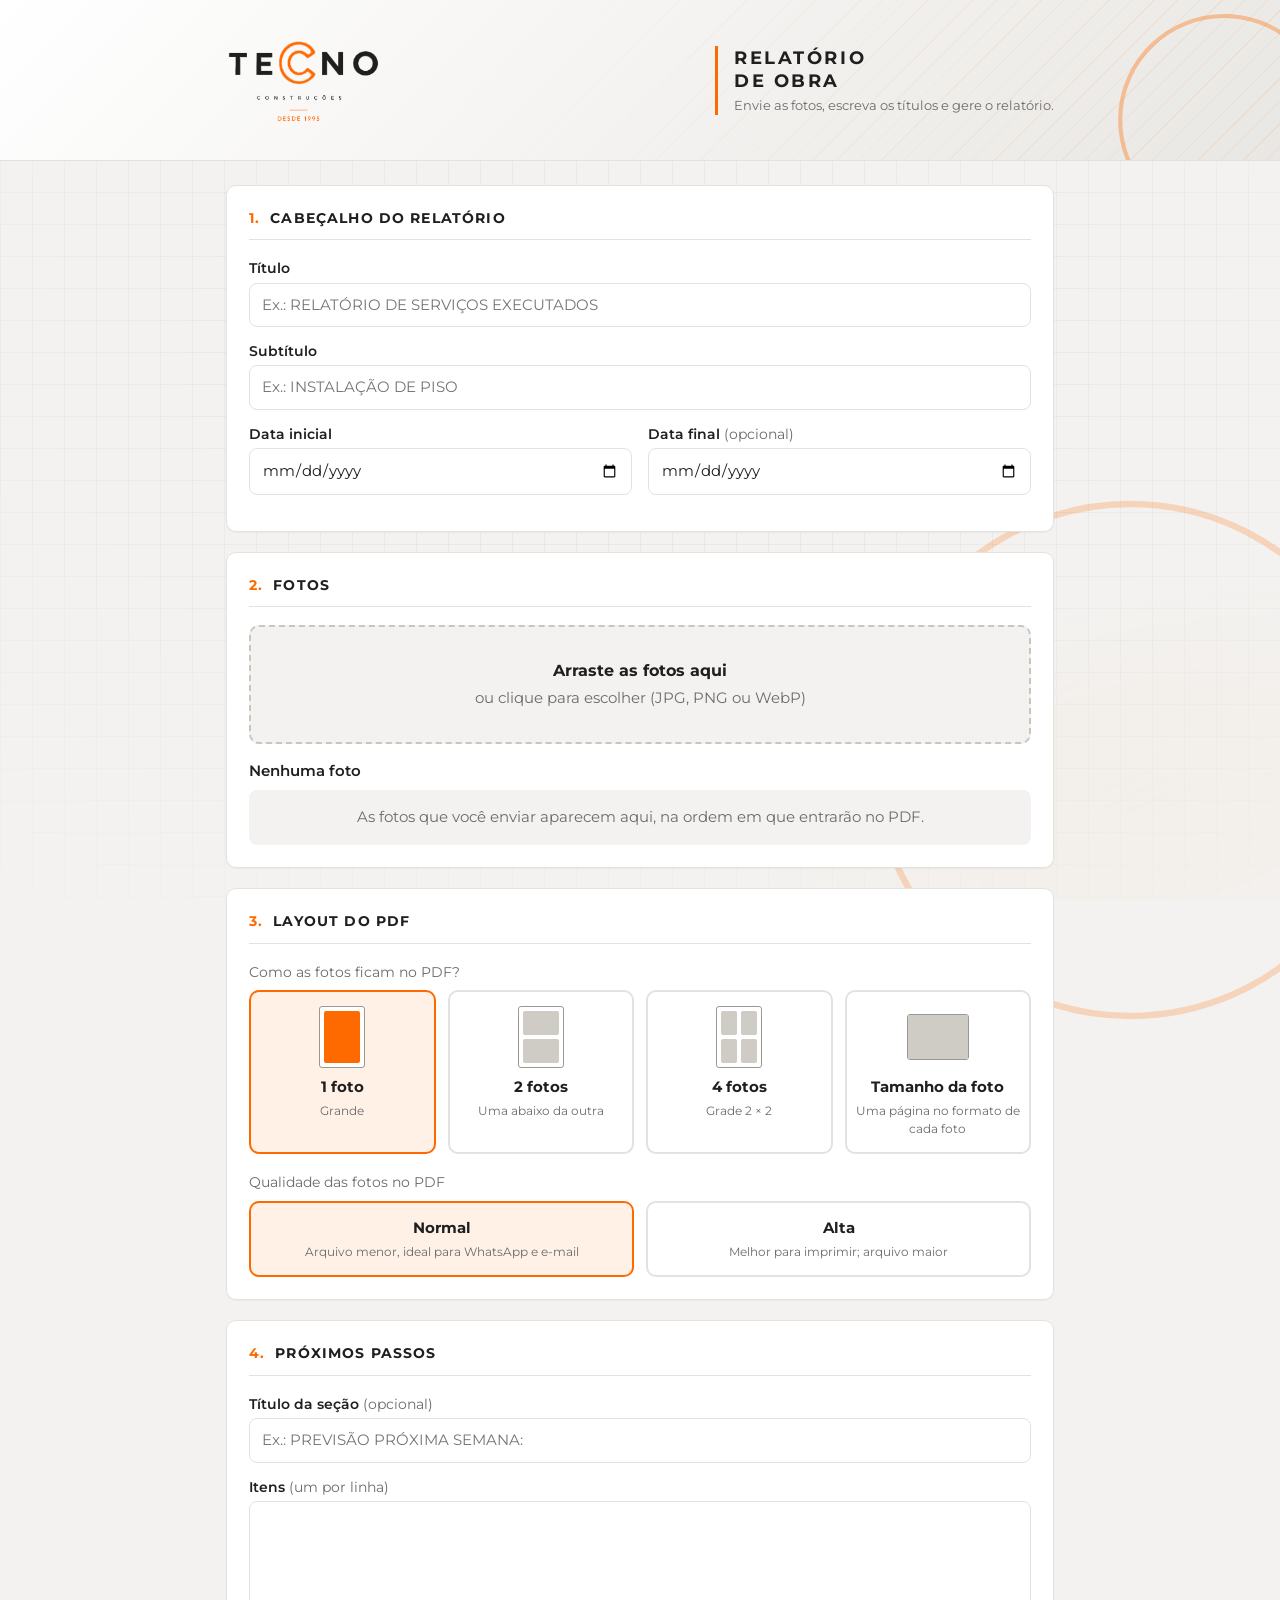
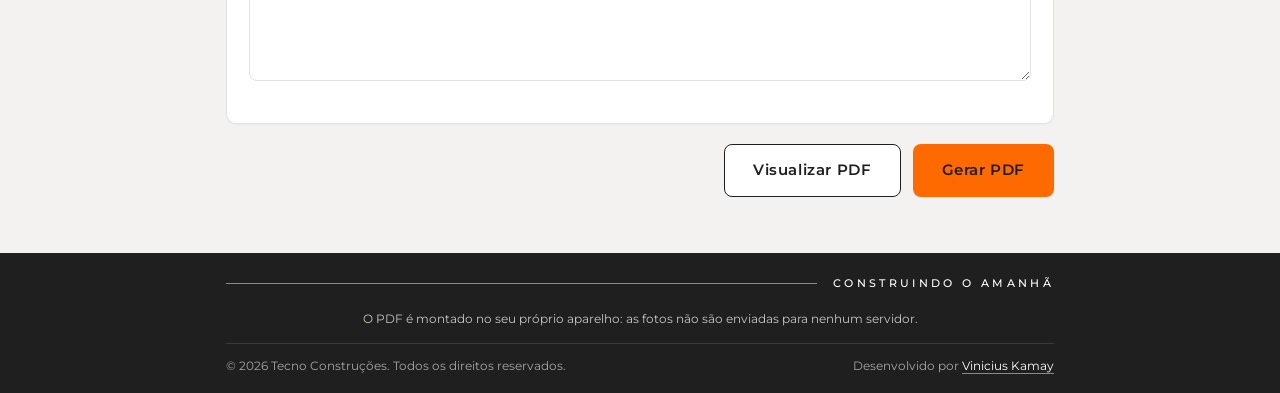
==== commit d2470111: "Alteração no visual do site" ====
--- a/index.html
+++ b/index.html
@@ -153,13 +153,20 @@
     </section>
     <div id="mensagens-acoes" class="mensagens" role="status" aria-live="polite"></div>
 
-    <p class="rodape-nota">O PDF é montado no seu próprio aparelho: as fotos não são enviadas para nenhum servidor.</p>
   </main>
 
   <footer class="rodape">
     <div class="container">
-      <div class="linha-laranja"></div>
-      <span>Construindo o amanhã</span>
+      <div class="rodape-lema">
+        <div class="linha-laranja"></div>
+        <span>Construindo o amanhã</span>
+      </div>
+      <p class="rodape-privacidade">O PDF é montado no seu próprio aparelho: as fotos não são enviadas para nenhum servidor.</p>
+      <div class="rodape-creditos">
+        <p>© <span id="ano">2026</span> Tecno Construções. Todos os direitos reservados.</p>
+        <!-- Crédito do desenvolvedor: para trocar o e-mail ou o nome, edite só esta linha. -->
+        <p>Desenvolvido por <a href="mailto:viniciuscamayo23@gmail.com">Vinicius Kamay</a></p>
+      </div>
     </div>
   </footer>
 
--- a/css/style.css
+++ b/css/style.css
@@ -40,13 +40,52 @@
   padding: 0 16px;
 }
 
+/* ---------- Fundo da página: brilho quente, traço de planta e "C" ---------- */
+body { position: relative; isolation: isolate; }
+body::before,
+body::after {
+  content: "";
+  position: fixed;
+  z-index: -1;
+  pointer-events: none;
+}
+/* brilho laranja bem leve no canto + grade fina tipo papel de projeto que some nas bordas */
+body::before {
+  inset: 0;
+  background:
+    radial-gradient(ellipse 60% 50% at 100% 100%, rgba(255, 106, 0, 0.10), transparent 70%),
+    linear-gradient(rgba(31, 31, 31, 0.045) 1px, transparent 1px) 0 0 / 32px 32px,
+    linear-gradient(90deg, rgba(31, 31, 31, 0.045) 1px, transparent 1px) 0 0 / 32px 32px;
+  -webkit-mask-image: radial-gradient(ellipse 90% 80% at 50% 40%, #000 30%, transparent 100%);
+  mask-image: radial-gradient(ellipse 90% 80% at 50% 40%, #000 30%, transparent 100%);
+}
+/* "C" gigante só com contorno, cortado no canto inferior direito */
+body::after {
+  right: -160px;
+  bottom: -180px;
+  width: 640px;
+  height: 640px;
+  opacity: 0.22;
+  background: url("data:image/svg+xml,%3Csvg xmlns='http://www.w3.org/2000/svg' viewBox='0 0 100 100'%3E%3Cpath d='M82 24 A40 40 0 1 0 82 76' fill='none' stroke='%23ff6a00' stroke-width='1' stroke-linecap='round'/%3E%3C/svg%3E") center / contain no-repeat;
+}
+
 /* ---------- Topo ---------- */
 .topo {
   position: relative;
   overflow: hidden;
-  padding: 26px 0 24px;
+  padding: 38px 0 36px;
   background: linear-gradient(135deg, var(--branco) 0%, #e9e7e3 100%);
   border-bottom: 1px solid var(--cinza-borda);
+}
+/* linhas diagonais finas (desenho técnico), mais fortes à direita */
+.topo::before {
+  content: "";
+  position: absolute;
+  inset: 0;
+  background: repeating-linear-gradient(135deg, rgba(255, 106, 0, 0.10) 0 1px, transparent 1px 16px);
+  -webkit-mask-image: linear-gradient(90deg, transparent 35%, #000 100%);
+  mask-image: linear-gradient(90deg, transparent 35%, #000 100%);
+  pointer-events: none;
 }
 .topo .container {
   position: relative;
@@ -54,9 +93,9 @@
   display: flex;
   align-items: center;
   justify-content: space-between;
-  gap: 20px;
-}
-.logo-topo img { display: block; width: 190px; max-width: 100%; height: auto; }
+  gap: 48px;
+}
+.logo-topo img { display: block; width: 155px; max-width: 100%; height: auto; }
 .titulo-topo {
   padding-left: 16px;
   border-left: 3px solid var(--laranja);
@@ -282,26 +321,40 @@
 
 /* ---------- Ações finais ---------- */
 .acoes { display: flex; justify-content: flex-end; gap: 12px; margin-bottom: 16px; }
-.rodape-nota { text-align: center; color: var(--cinza-texto); font-size: 0.8rem; }
 
 /* ---------- Rodapé da página ---------- */
 .rodape {
   background: var(--grafite);
   color: var(--branco);
-  padding: 18px 0;
-}
-.rodape .container {
-  display: flex;
-  align-items: center;
-  gap: 16px;
-}
+  padding: 22px 0 18px;
+}
+.rodape-lema { display: flex; align-items: center; gap: 16px; }
 .rodape .linha-laranja { flex: 1; height: 1px; background: var(--laranja); }
-.rodape span {
+.rodape-lema span {
   font-size: 0.7rem;
   font-weight: 500;
   letter-spacing: 0.3em;
   text-transform: uppercase;
 }
+.rodape-privacidade {
+  margin: 18px 0 14px;
+  text-align: center;
+  font-size: 0.78rem;
+  color: #c9c6c0;
+}
+.rodape-creditos {
+  display: flex;
+  justify-content: space-between;
+  gap: 8px 24px;
+  flex-wrap: wrap;
+  padding-top: 14px;
+  border-top: 1px solid rgba(255, 255, 255, 0.12);
+  font-size: 0.72rem;
+  color: #a8a5a0;
+}
+.rodape-creditos p { margin: 0; }
+.rodape-creditos a { color: var(--branco); text-decoration: none; border-bottom: 1px solid var(--laranja); }
+.rodape-creditos a:hover { color: var(--laranja); }
 
 /* ---------- Telas médias ---------- */
 @media (max-width: 820px) and (min-width: 641px) {
@@ -311,7 +364,7 @@
 /* ---------- Telas estreitas ---------- */
 @media (max-width: 640px) {
   .topo .container { flex-direction: column; align-items: flex-start; gap: 16px; }
-  .logo-topo img { width: 160px; }
+  .logo-topo img { width: 140px; }
   .letra-c { width: 200px; height: 200px; right: -70px; bottom: -90px; opacity: 0.25; }
   .cartao { padding: 16px; }
   .linha { flex-direction: column; gap: 0; }
@@ -324,7 +377,9 @@
   .miniatura-layout { margin-bottom: 0; flex: 0 0 auto; }
   .acoes { flex-direction: column-reverse; }
   .acoes .botao { width: 100%; }
-  .rodape span { letter-spacing: 0.2em; }
+  .rodape-lema span { letter-spacing: 0.2em; }
+  .rodape-creditos { flex-direction: column; }
+  body::after { width: 420px; height: 420px; right: -150px; bottom: -150px; }
 }
 
 /* ---------- Mensagens, progresso e estados ---------- */
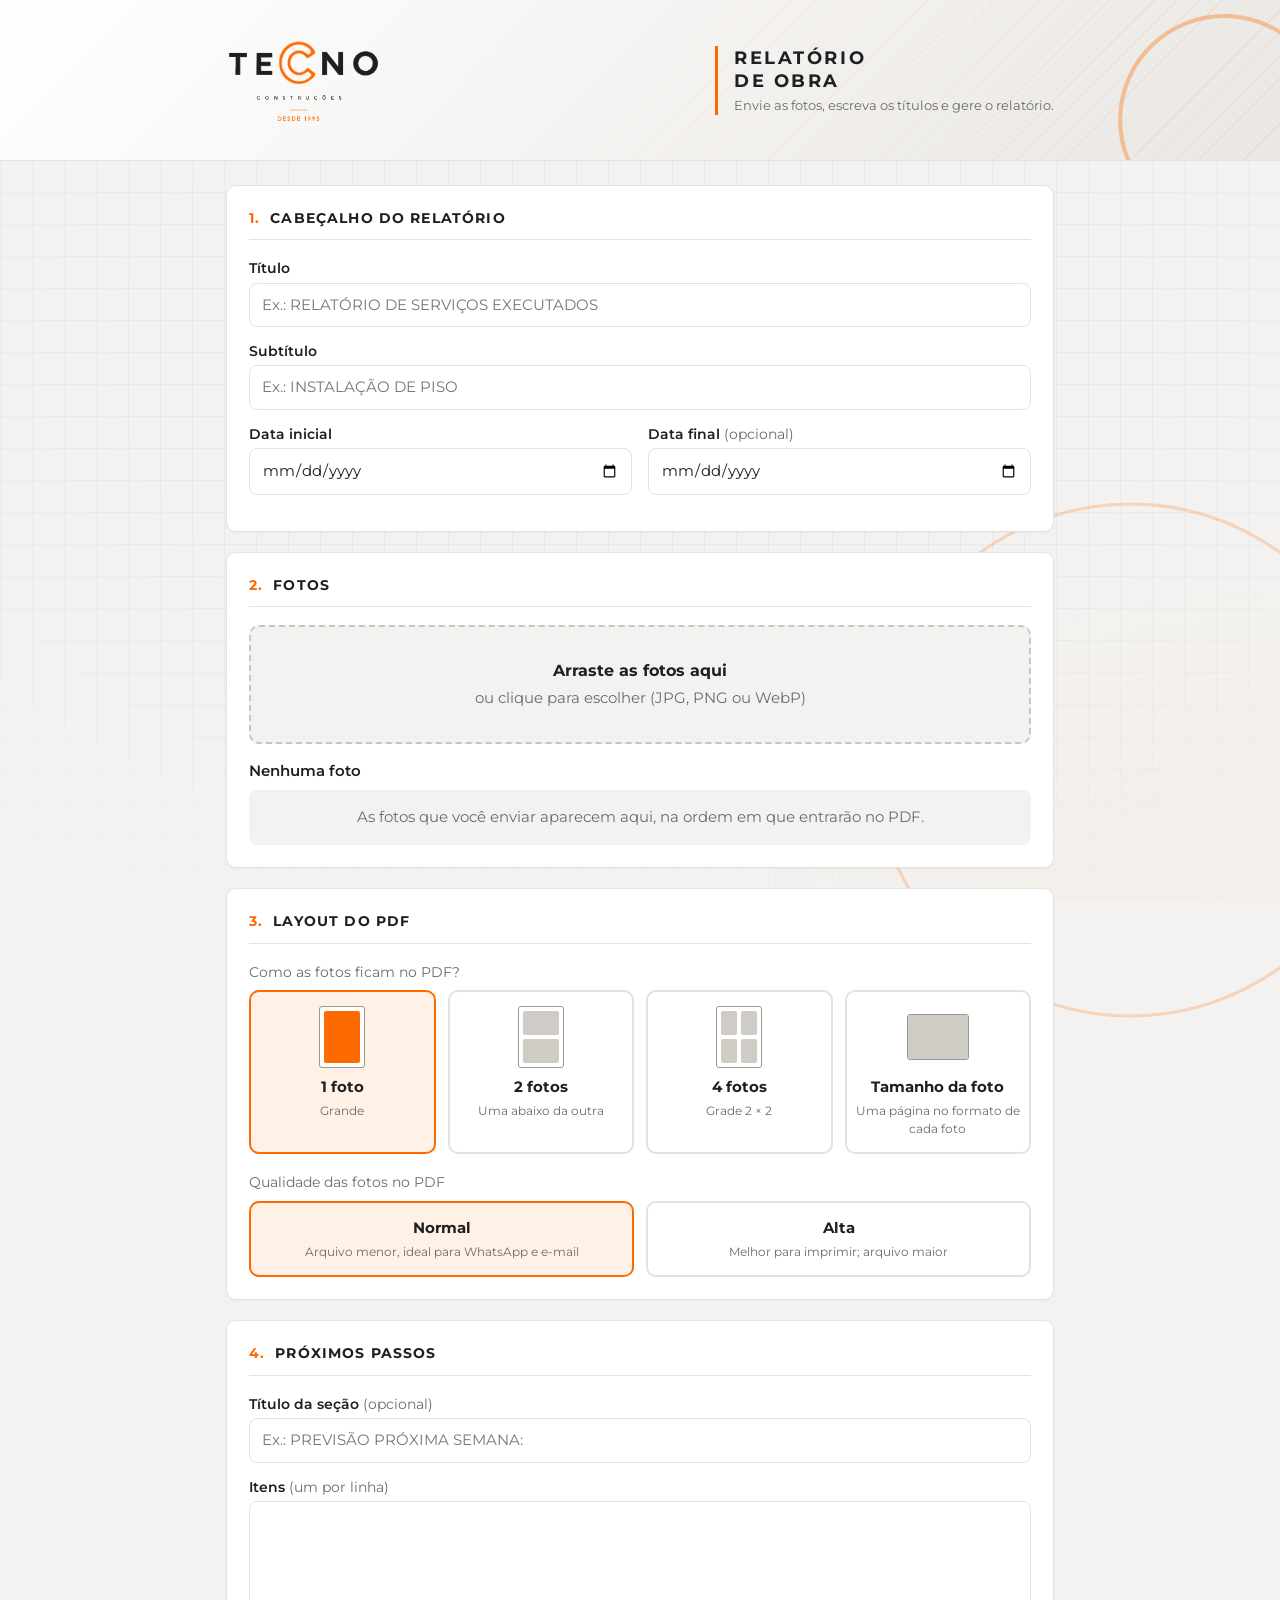
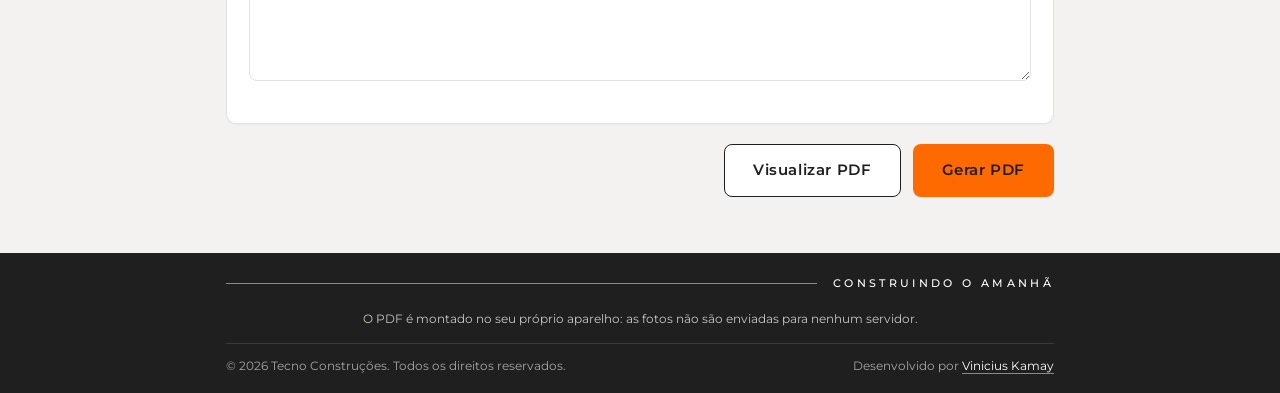
==== commit d444165e: "Alteração na personalização do site" ====
--- a/index.html
+++ b/index.html
@@ -161,11 +161,12 @@
         <div class="linha-laranja"></div>
         <span>Construindo o amanhã</span>
       </div>
-      <p class="rodape-privacidade">O PDF é montado no seu próprio aparelho: as fotos não são enviadas para nenhum servidor.</p>
+      <p class="rodape-privacidade">O PDF é montado no seu próprio aparelho: as fotos não são enviadas para nenhum
+        servidor.</p>
       <div class="rodape-creditos">
         <p>© <span id="ano">2026</span> Tecno Construções. Todos os direitos reservados.</p>
         <!-- Crédito do desenvolvedor: para trocar o e-mail ou o nome, edite só esta linha. -->
-        <p>Desenvolvido por <a href="mailto:viniciuscamayo23@gmail.com">Vinicius Kamay</a></p>
+        <p>Desenvolvido por <a href="mailto:viniciuskamay123@gmail.com">Vinicius Kamay</a></p>
       </div>
     </div>
   </footer>
--- a/css/style.css
+++ b/css/style.css
@@ -66,7 +66,7 @@
   width: 640px;
   height: 640px;
   opacity: 0.22;
-  background: url("data:image/svg+xml,%3Csvg xmlns='http://www.w3.org/2000/svg' viewBox='0 0 100 100'%3E%3Cpath d='M82 24 A40 40 0 1 0 82 76' fill='none' stroke='%23ff6a00' stroke-width='1' stroke-linecap='round'/%3E%3C/svg%3E") center / contain no-repeat;
+  background: url("data:image/svg+xml,%3Csvg xmlns='http://www.w3.org/2000/svg' viewBox='0 0 100 100'%3E%3Cpath d='M82 24 A40 40 0 1 0 82 76' fill='none' stroke='%23ff6a00' stroke-width='0.5' stroke-linecap='round'/%3E%3C/svg%3E") center / contain no-repeat;
 }
 
 /* ---------- Topo ---------- */
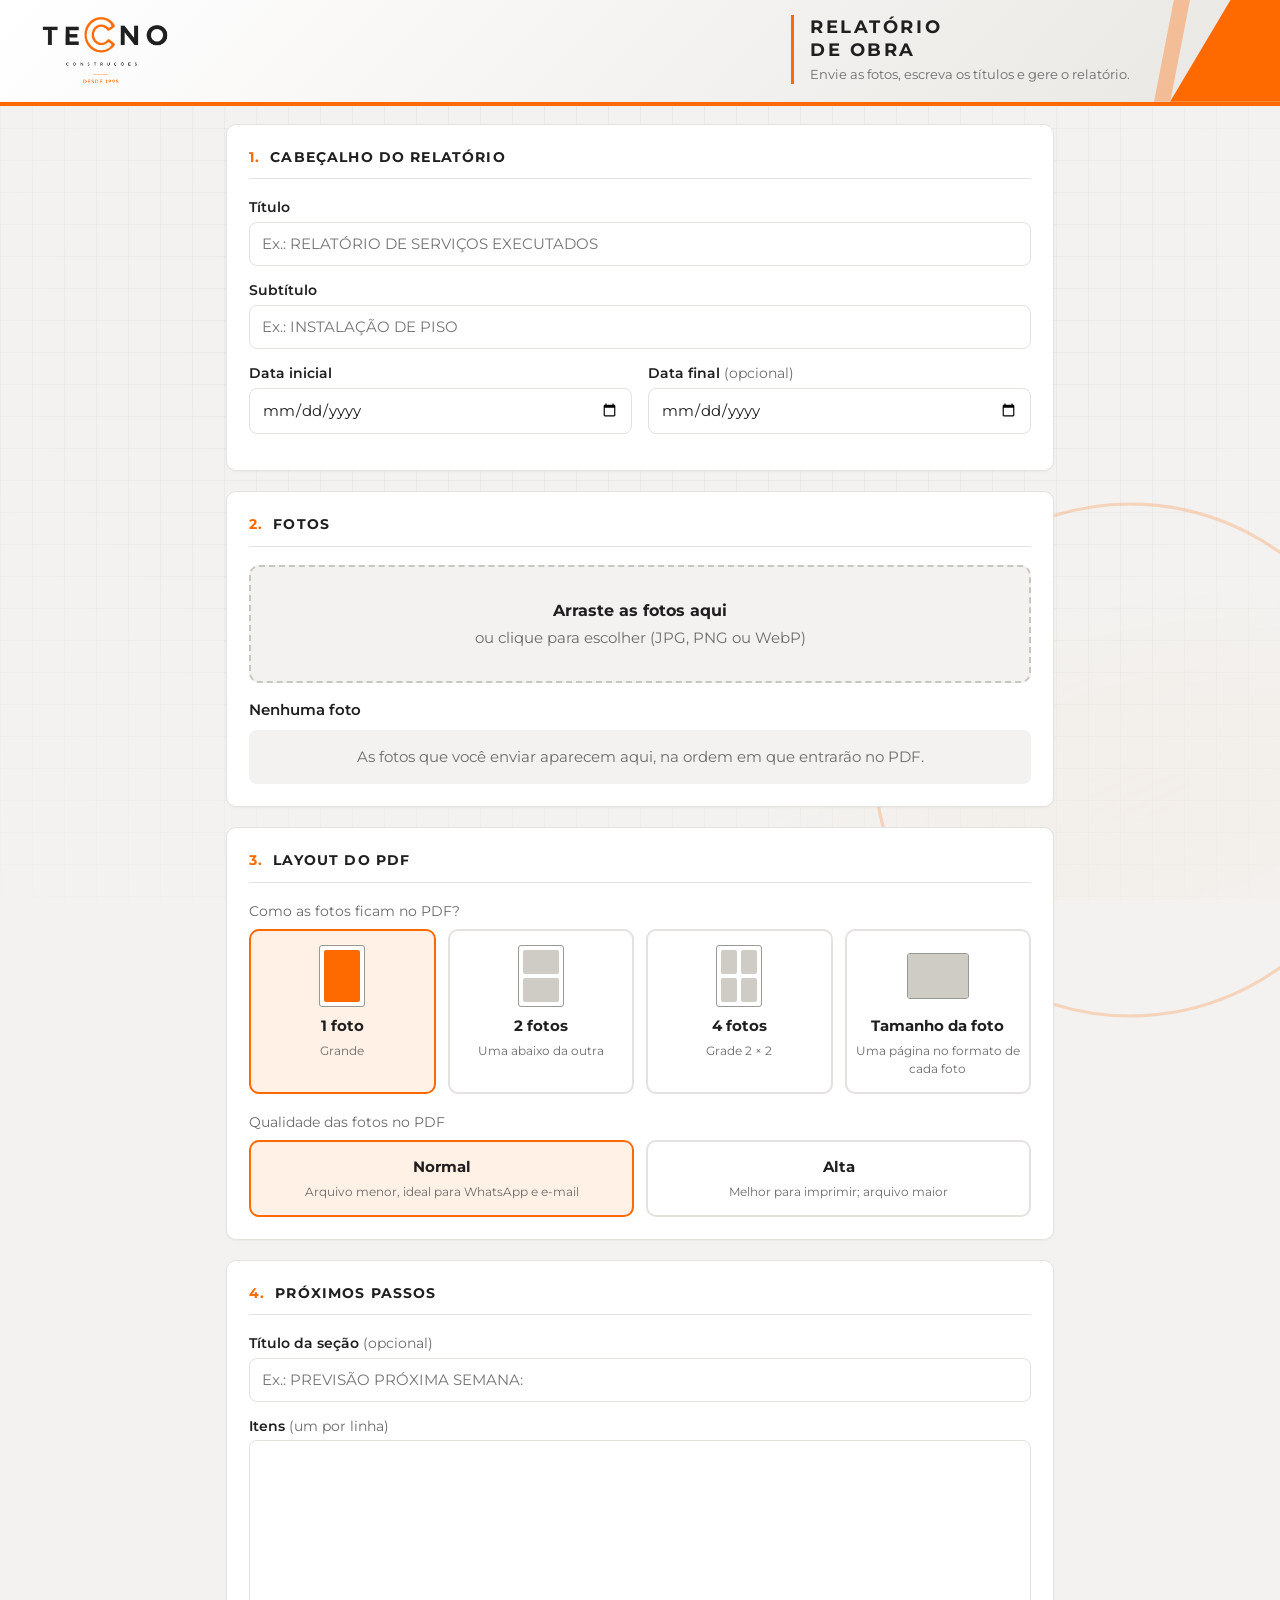
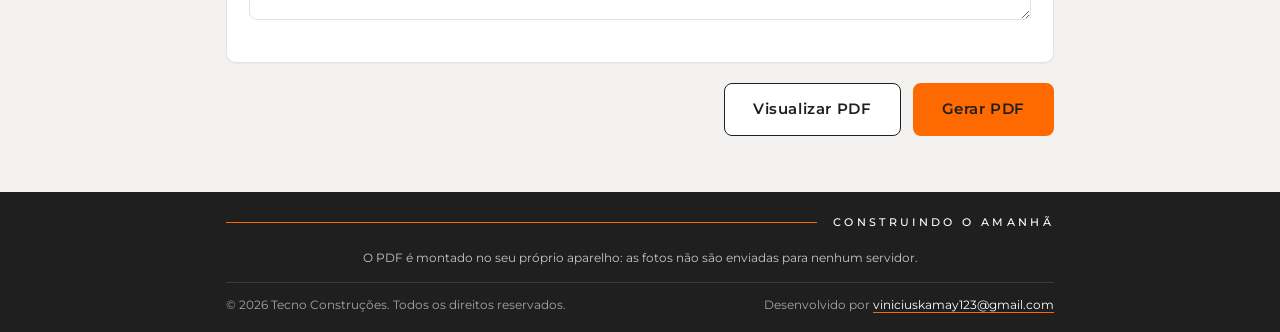
==== commit 6f12632b: "Alteração na personalização do site" ====
--- a/index.html
+++ b/index.html
@@ -10,10 +10,6 @@
 
 <body>
   <header class="topo">
-    <!-- "C" decorativo (só contorno laranja) -->
-    <svg class="letra-c" viewBox="0 0 100 100" aria-hidden="true" focusable="false">
-      <path d="M82 24 A40 40 0 1 0 82 76" fill="none" stroke="#ff6a00" stroke-width="1.6" stroke-linecap="round" />
-    </svg>
     <div class="container">
       <div class="logo-topo"><img id="logo-img" alt="Tecno Construções"></div>
       <div class="titulo-topo">
@@ -166,7 +162,7 @@
       <div class="rodape-creditos">
         <p>© <span id="ano">2026</span> Tecno Construções. Todos os direitos reservados.</p>
         <!-- Crédito do desenvolvedor: para trocar o e-mail ou o nome, edite só esta linha. -->
-        <p>Desenvolvido por <a href="mailto:viniciuskamay123@gmail.com">Vinicius Kamay</a></p>
+        <p>Desenvolvido por <a href="mailto:viniciuskamay123@gmail.com">viniciuskamay123@gmail.com</a></p>
       </div>
     </div>
   </footer>
--- a/css/style.css
+++ b/css/style.css
@@ -73,29 +73,21 @@
 .topo {
   position: relative;
   overflow: hidden;
-  padding: 38px 0 36px;
+  padding: 14px 0 16px;
   background: linear-gradient(135deg, var(--branco) 0%, #e9e7e3 100%);
-  border-bottom: 1px solid var(--cinza-borda);
-}
-/* linhas diagonais finas (desenho técnico), mais fortes à direita */
-.topo::before {
-  content: "";
-  position: absolute;
-  inset: 0;
-  background: repeating-linear-gradient(135deg, rgba(255, 106, 0, 0.10) 0 1px, transparent 1px 16px);
-  -webkit-mask-image: linear-gradient(90deg, transparent 35%, #000 100%);
-  mask-image: linear-gradient(90deg, transparent 35%, #000 100%);
-  pointer-events: none;
+  border-bottom: 4px solid var(--laranja);
 }
 .topo .container {
+  max-width: 1280px;
+  padding: 0 150px 0 40px;
   position: relative;
   z-index: 1;
   display: flex;
   align-items: center;
   justify-content: space-between;
-  gap: 48px;
-}
-.logo-topo img { display: block; width: 155px; max-width: 100%; height: auto; }
+  gap: 20px;
+}
+.logo-topo img { display: block; width: 130px; max-width: 100%; height: auto; }
 .titulo-topo {
   padding-left: 16px;
   border-left: 3px solid var(--laranja);
@@ -109,19 +101,30 @@
   text-transform: uppercase;
 }
 .titulo-topo p { margin: 4px 0 0; font-size: 0.8rem; color: var(--cinza-texto); }
-/* "C" decorativo, só contorno laranja, sai pela borda do cabeçalho */
-.letra-c {
+/* Faixas inclinadas laranja no canto direito (substituem o "C" do topo) */
+.topo::before,
+.topo::after {
+  content: "";
   position: absolute;
-  right: -70px;
-  bottom: -90px;
-  width: 260px;
-  height: 260px;
-  opacity: 0.35;
+  top: 0;
+  bottom: 0;
   pointer-events: none;
 }
+.topo::before {
+  right: 0;
+  width: 110px;
+  background: var(--laranja);
+  clip-path: polygon(55% 0, 100% 0, 100% 100%, 0 100%);
+}
+.topo::after {
+  right: 90px;
+  width: 36px;
+  background: rgba(255, 106, 0, 0.35);
+  clip-path: polygon(55% 0, 100% 0, 45% 100%, 0 100%);
+}
 
 /* ---------- Cartões ---------- */
-main.container { padding-top: 24px; padding-bottom: 40px; }
+main.container { padding-top: 18px; padding-bottom: 40px; }
 
 .cartao {
   background: var(--branco);
@@ -363,9 +366,10 @@
 
 /* ---------- Telas estreitas ---------- */
 @media (max-width: 640px) {
-  .topo .container { flex-direction: column; align-items: flex-start; gap: 16px; }
-  .logo-topo img { width: 140px; }
-  .letra-c { width: 200px; height: 200px; right: -70px; bottom: -90px; opacity: 0.25; }
+  .topo .container { padding: 0 16px; flex-direction: column; align-items: flex-start; gap: 10px; }
+  .topo::before { width: 60px; }
+  .topo::after { right: 48px; width: 20px; }
+  .logo-topo img { width: 120px; }
   .cartao { padding: 16px; }
   .linha { flex-direction: column; gap: 0; }
   .item-foto { flex-wrap: wrap; }
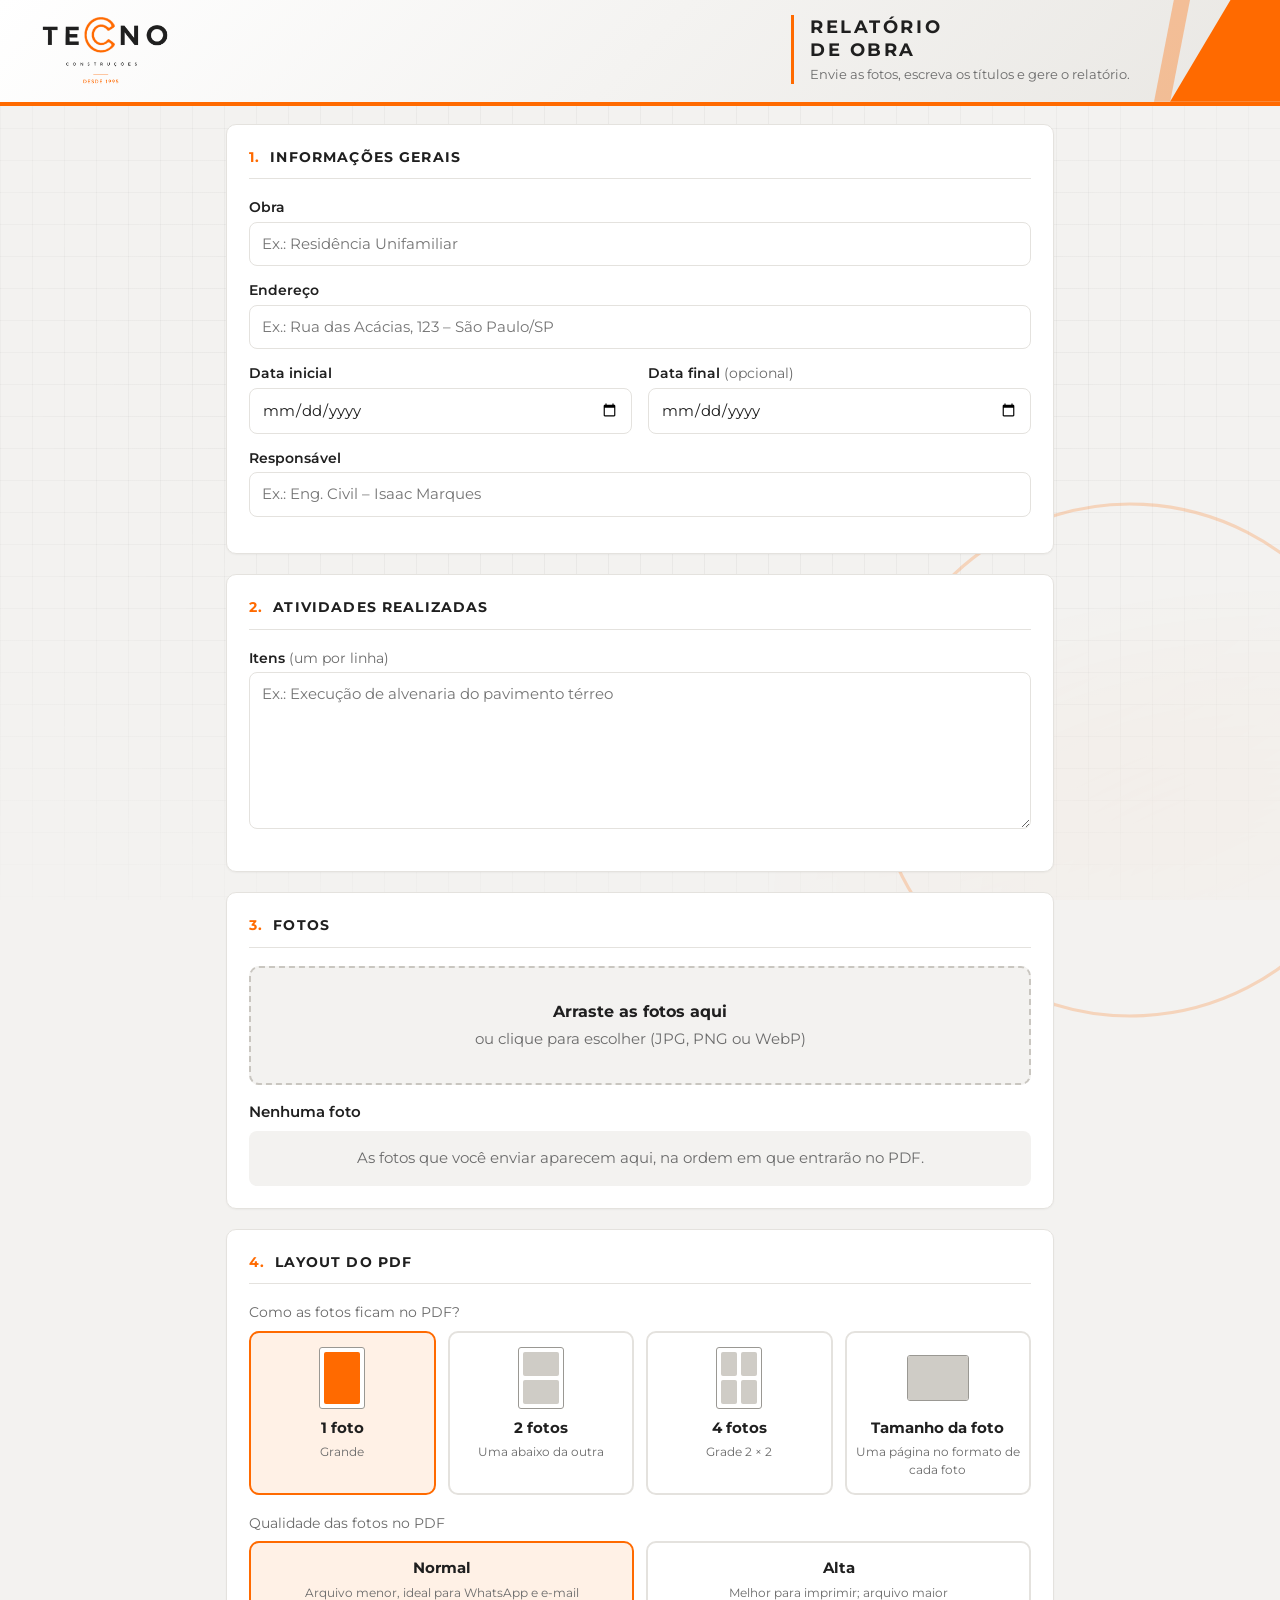
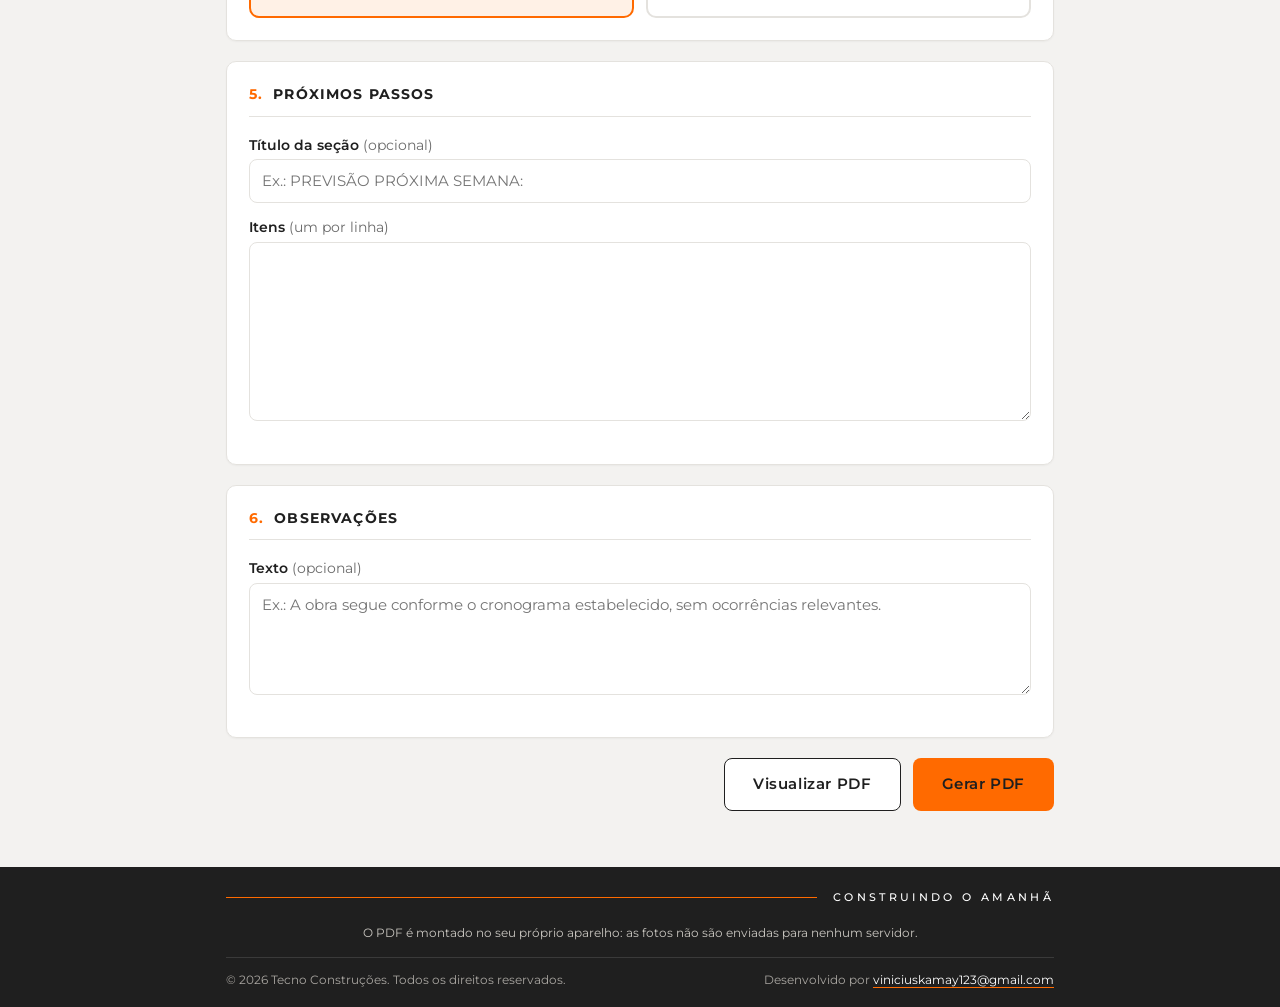
==== commit 119d2146: "Layout pdf" ====
--- a/index.html
+++ b/index.html
@@ -21,18 +21,18 @@
 
   <main class="container">
 
-    <!-- 1. Cabeçalho do relatório -->
-    <section class="cartao" id="secao-cabecalho">
-      <h2><span class="numero">1</span> Cabeçalho do relatório</h2>
-
-      <div class="campo">
-        <label for="titulo">Título</label>
-        <input type="text" id="titulo" placeholder="Ex.: RELATÓRIO DE SERVIÇOS EXECUTADOS">
-      </div>
-
-      <div class="campo">
-        <label for="subtitulo">Subtítulo</label>
-        <input type="text" id="subtitulo" placeholder="Ex.: INSTALAÇÃO DE PISO">
+    <!-- 1. Informações gerais -->
+    <section class="cartao" id="secao-gerais">
+      <h2><span class="numero">1</span> Informações gerais</h2>
+
+      <div class="campo">
+        <label for="obra">Obra</label>
+        <input type="text" id="obra" placeholder="Ex.: Residência Unifamiliar" autocomplete="off">
+      </div>
+
+      <div class="campo">
+        <label for="endereco">Endereço</label>
+        <input type="text" id="endereco" placeholder="Ex.: Rua das Acácias, 123 – São Paulo/SP" autocomplete="off">
       </div>
 
       <div class="linha">
@@ -45,11 +45,25 @@
           <input type="date" id="data-final">
         </div>
       </div>
+
+      <div class="campo">
+        <label for="responsavel">Responsável</label>
+        <input type="text" id="responsavel" placeholder="Ex.: Eng. Civil – Isaac Marques" autocomplete="off">
+      </div>
+    </section>
+
+    <!-- 2. Atividades realizadas -->
+    <section class="cartao" id="secao-atividades">
+      <h2><span class="numero">2</span> Atividades realizadas</h2>
+      <div class="campo">
+        <label for="atividades">Itens <span class="opcional">(um por linha)</span></label>
+        <textarea id="atividades" rows="6" placeholder="Ex.: Execução de alvenaria do pavimento térreo"></textarea>
+      </div>
     </section>
 
     <!-- 2. Fotos -->
     <section class="cartao" id="secao-fotos">
-      <h2><span class="numero">2</span> Fotos</h2>
+      <h2><span class="numero">3</span> Fotos</h2>
 
       <label class="area-envio" id="area-envio" for="entrada-fotos" tabindex="0">
         <strong>Arraste as fotos aqui</strong>
@@ -71,7 +85,7 @@
 
     <!-- 3. Layout do PDF -->
     <section class="cartao" id="secao-layout">
-      <h2><span class="numero">3</span> Layout do PDF</h2>
+      <h2><span class="numero">4</span> Layout do PDF</h2>
       <p class="dica">Como as fotos ficam no PDF?</p>
       <div class="opcoes-layout" role="radiogroup" aria-label="Layout das fotos no PDF">
         <label class="opcao">
@@ -129,7 +143,7 @@
 
     <!-- 4. Próximos passos -->
     <section class="cartao" id="secao-proximos">
-      <h2><span class="numero">4</span> Próximos passos</h2>
+      <h2><span class="numero">5</span> Próximos passos</h2>
 
       <div class="campo">
         <label for="titulo-proximos">Título da seção <span class="opcional">(opcional)</span></label>
@@ -139,6 +153,15 @@
       <div class="campo">
         <label for="proximos-passos">Itens <span class="opcional">(um por linha)</span></label>
         <textarea id="proximos-passos" rows="7"></textarea>
+      </div>
+    </section>
+
+    <!-- 6. Observações -->
+    <section class="cartao" id="secao-observacoes">
+      <h2><span class="numero">6</span> Observações</h2>
+      <div class="campo">
+        <label for="observacoes">Texto <span class="opcional">(opcional)</span></label>
+        <textarea id="observacoes" rows="4" placeholder="Ex.: A obra segue conforme o cronograma estabelecido, sem ocorrências relevantes."></textarea>
       </div>
     </section>
 
@@ -170,6 +193,7 @@
   <script src="vendor/jspdf.umd.min.js"></script>
   <script src="js/logo.js"></script>
   <script src="js/imagens.js"></script>
+  <script src="js/fontes-pdf.js"></script>
   <script src="js/pdf.js"></script>
   <script src="js/app.js"></script>
 </body>
--- a/css/style.css
+++ b/css/style.css
@@ -366,10 +366,12 @@
 
 /* ---------- Telas estreitas ---------- */
 @media (max-width: 640px) {
-  .topo .container { padding: 0 16px; flex-direction: column; align-items: flex-start; gap: 10px; }
-  .topo::before { width: 60px; }
-  .topo::after { right: 48px; width: 20px; }
-  .logo-topo img { width: 120px; }
+  .topo { padding: 16px 0; }
+  .topo .container { padding: 0 16px; flex-direction: row; align-items: center; }
+  .titulo-topo { display: none; }
+  .topo::before { width: 52px; }
+  .topo::after { right: 40px; width: 16px; }
+  .logo-topo img { width: 140px; }
   .cartao { padding: 16px; }
   .linha { flex-direction: column; gap: 0; }
   .item-foto { flex-wrap: wrap; }
@@ -382,7 +384,12 @@
   .acoes { flex-direction: column-reverse; }
   .acoes .botao { width: 100%; }
   .rodape-lema span { letter-spacing: 0.2em; }
-  .rodape-creditos { flex-direction: column; }
+  .rodape { padding: 18px 0 14px; }
+  .rodape-lema { gap: 12px; }
+  .rodape-lema span { font-size: 0.62rem; }
+  .rodape-privacidade { margin: 14px 0 12px; font-size: 0.74rem; line-height: 1.45; }
+  .rodape-creditos { flex-direction: column; align-items: center; text-align: center; gap: 6px; font-size: 0.7rem; }
+  .rodape-creditos a { overflow-wrap: anywhere; }
   body::after { width: 420px; height: 420px; right: -150px; bottom: -150px; }
 }
 
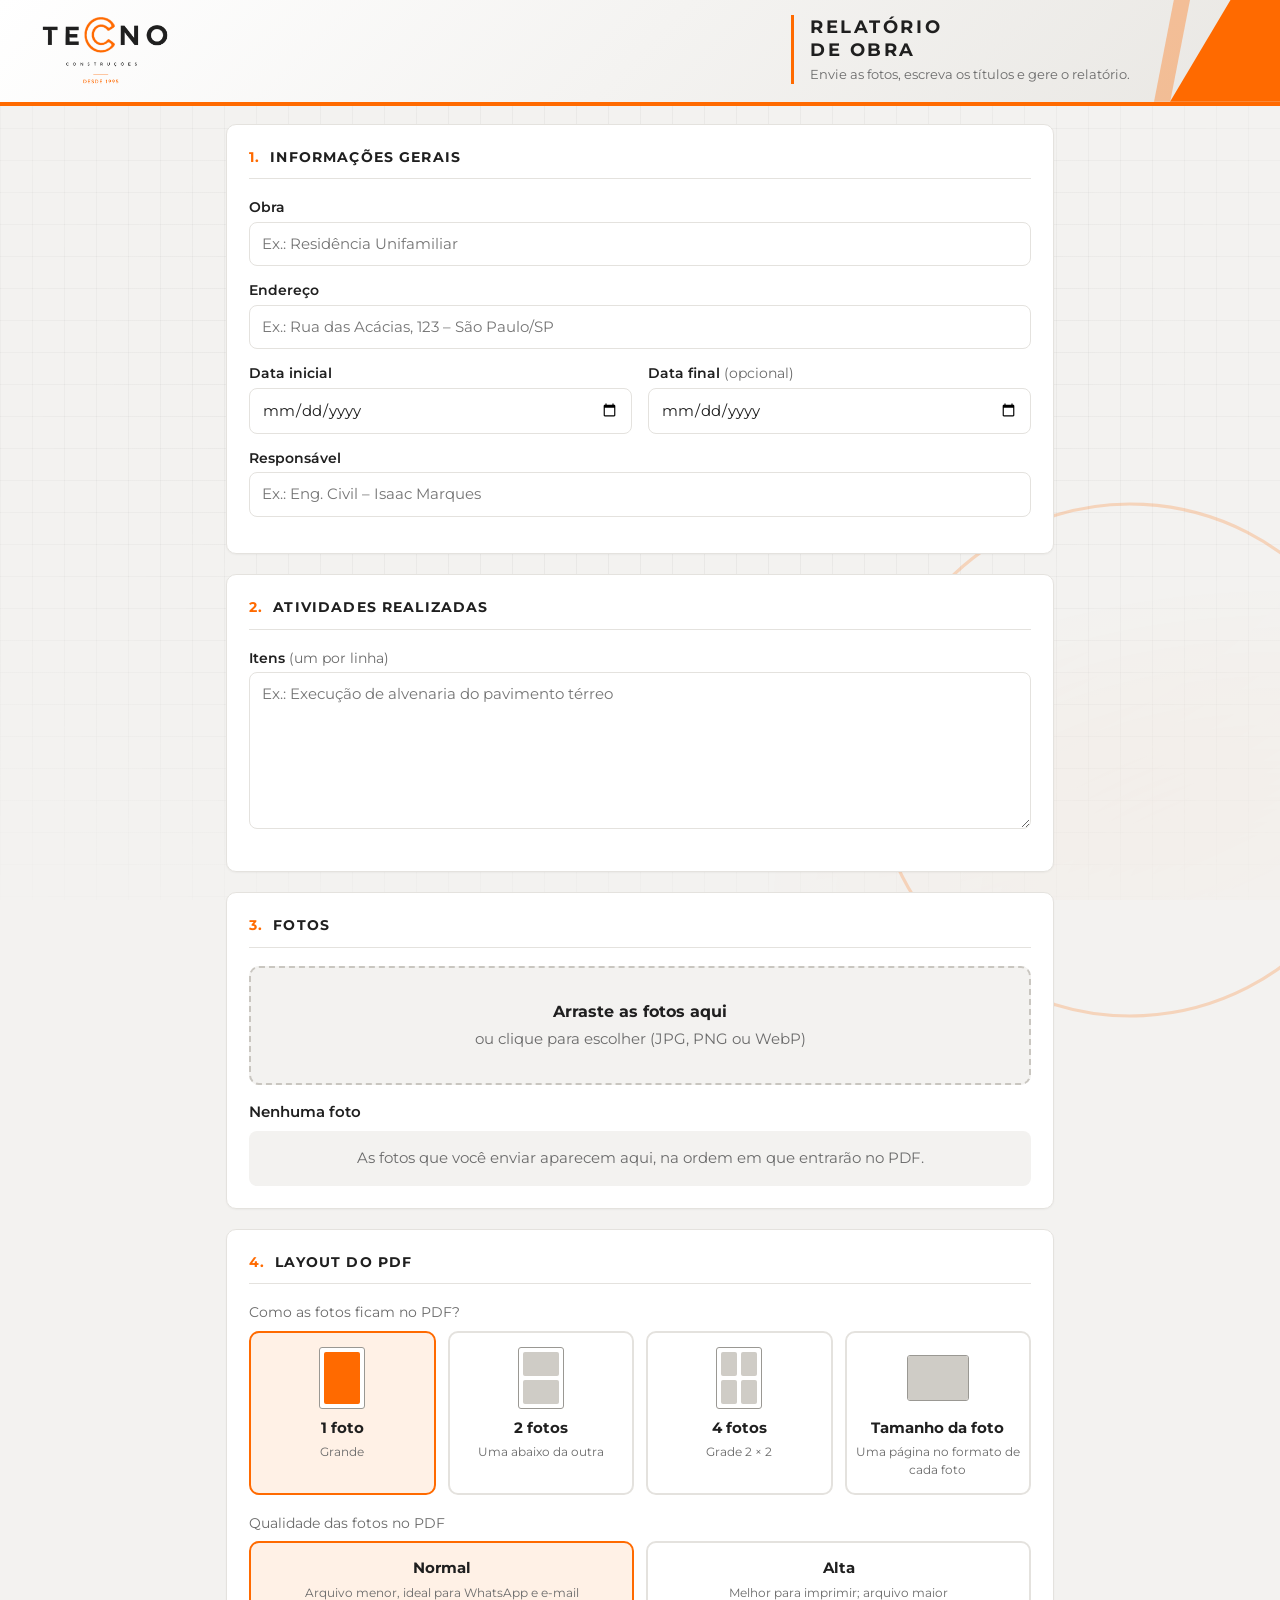
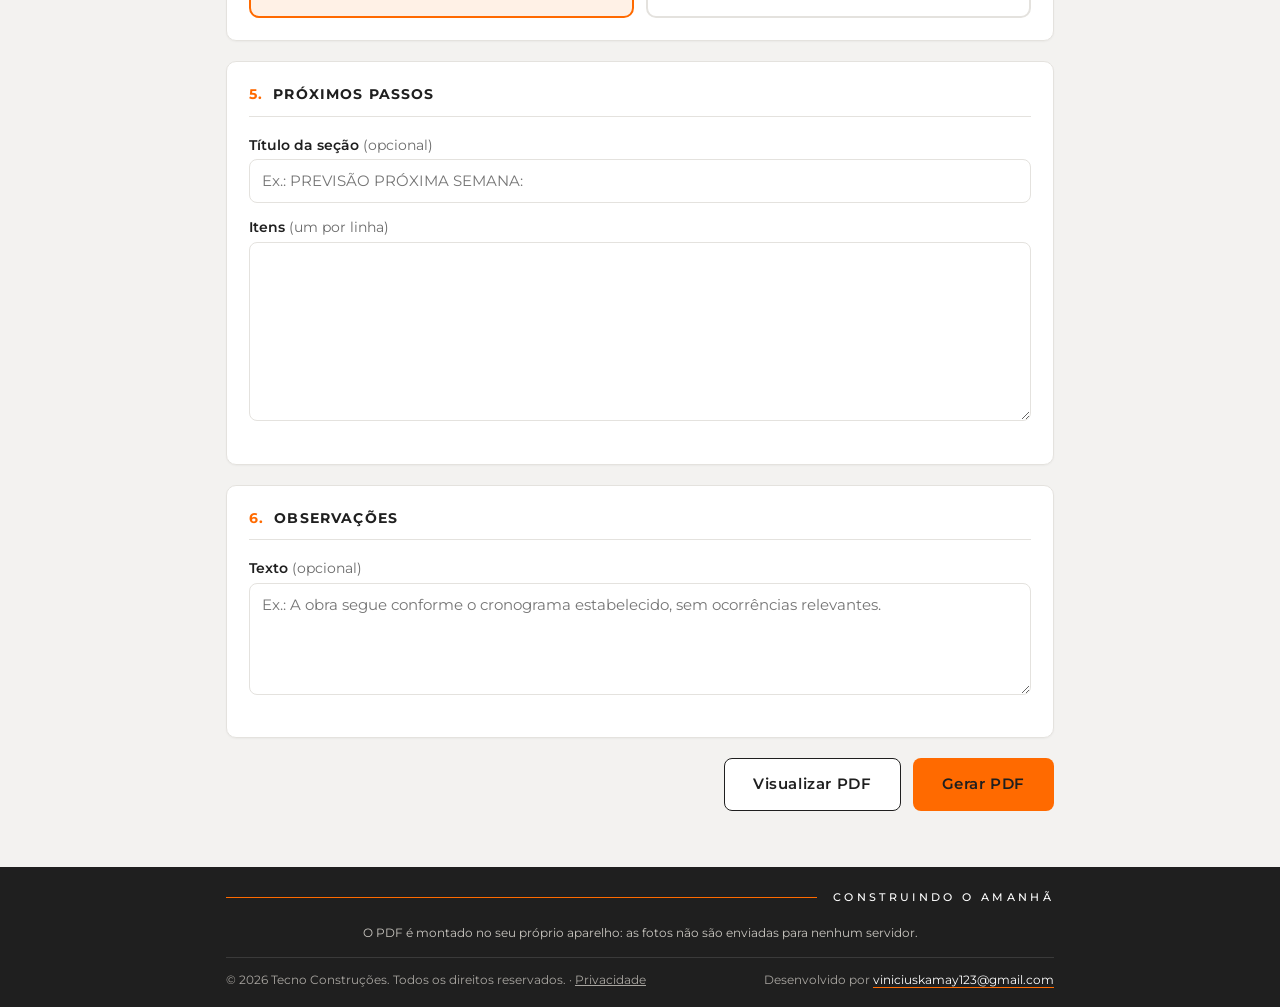
==== commit 1cf57d0d: "feat: identidade visual Tecno, novo PDF e itens de entrega" ====
--- a/index.html
+++ b/index.html
@@ -4,11 +4,25 @@
 <head>
   <meta charset="utf-8">
   <meta name="viewport" content="width=device-width, initial-scale=1">
-  <title>Conversor de Fotos para Relatório em PDF</title>
+  <title>Relatório de Obra em PDF – Tecno Construções</title>
+  <meta name="description" content="Gere o relatório de obra em PDF a partir das fotos, no padrão visual da Tecno Construções. As fotos não saem do seu aparelho.">
+  <meta name="robots" content="noindex, nofollow">
+  <meta name="theme-color" content="#ff6a00">
+  <meta property="og:title" content="Relatório de Obra em PDF – Tecno Construções">
+  <meta property="og:description" content="Gere o relatório de obra em PDF a partir das fotos. As fotos não saem do seu aparelho.">
+  <meta property="og:type" content="website">
+  <meta property="og:locale" content="pt_BR">
+  <link rel="icon" href="icones/favicon.svg" type="image/svg+xml">
+  <link rel="apple-touch-icon" href="icones/apple-touch-icon.png">
+  <link rel="manifest" href="manifest.webmanifest">
   <link rel="stylesheet" href="css/style.css">
 </head>
 
 <body>
+  <noscript>
+    <p class="aviso-noscript">Este site precisa do JavaScript ativado no navegador para gerar o PDF.</p>
+  </noscript>
+
   <header class="topo">
     <div class="container">
       <div class="logo-topo"><img id="logo-img" alt="Tecno Construções"></div>
@@ -183,7 +197,7 @@
       <p class="rodape-privacidade">O PDF é montado no seu próprio aparelho: as fotos não são enviadas para nenhum
         servidor.</p>
       <div class="rodape-creditos">
-        <p>© <span id="ano">2026</span> Tecno Construções. Todos os direitos reservados.</p>
+        <p>© <span id="ano">2026</span> Tecno Construções. Todos os direitos reservados. · <a href="privacidade.html">Privacidade</a></p>
         <!-- Crédito do desenvolvedor: para trocar o e-mail ou o nome, edite só esta linha. -->
         <p>Desenvolvido por <a href="mailto:viniciuskamay123@gmail.com">viniciuskamay123@gmail.com</a></p>
       </div>
--- a/css/style.css
+++ b/css/style.css
@@ -428,3 +428,12 @@
 button:disabled { cursor: not-allowed; opacity: 0.4; }
 .botao-texto:disabled { text-decoration: none; }
 [hidden] { display: none !important; }
+
+/* ---------- Páginas simples (404, privacidade) e aviso sem JavaScript ---------- */
+.pagina-texto { max-width: 720px; }
+.pagina-texto p { margin: 0 0 14px; }
+.logo-topo a { display: block; }
+.aviso-noscript { margin: 0; padding: 12px 16px; text-align: center; background: #fff4d6; color: #6b4a00; font-weight: 600; }
+.rodape-creditos a[href="privacidade.html"] { border-bottom-color: transparent; color: #a8a5a0; text-decoration: underline; }
+.pagina-texto a:not(.botao) { color: var(--grafite); text-decoration-color: var(--laranja); text-underline-offset: 3px; }
+.pagina-texto .botao { text-decoration: none; }
